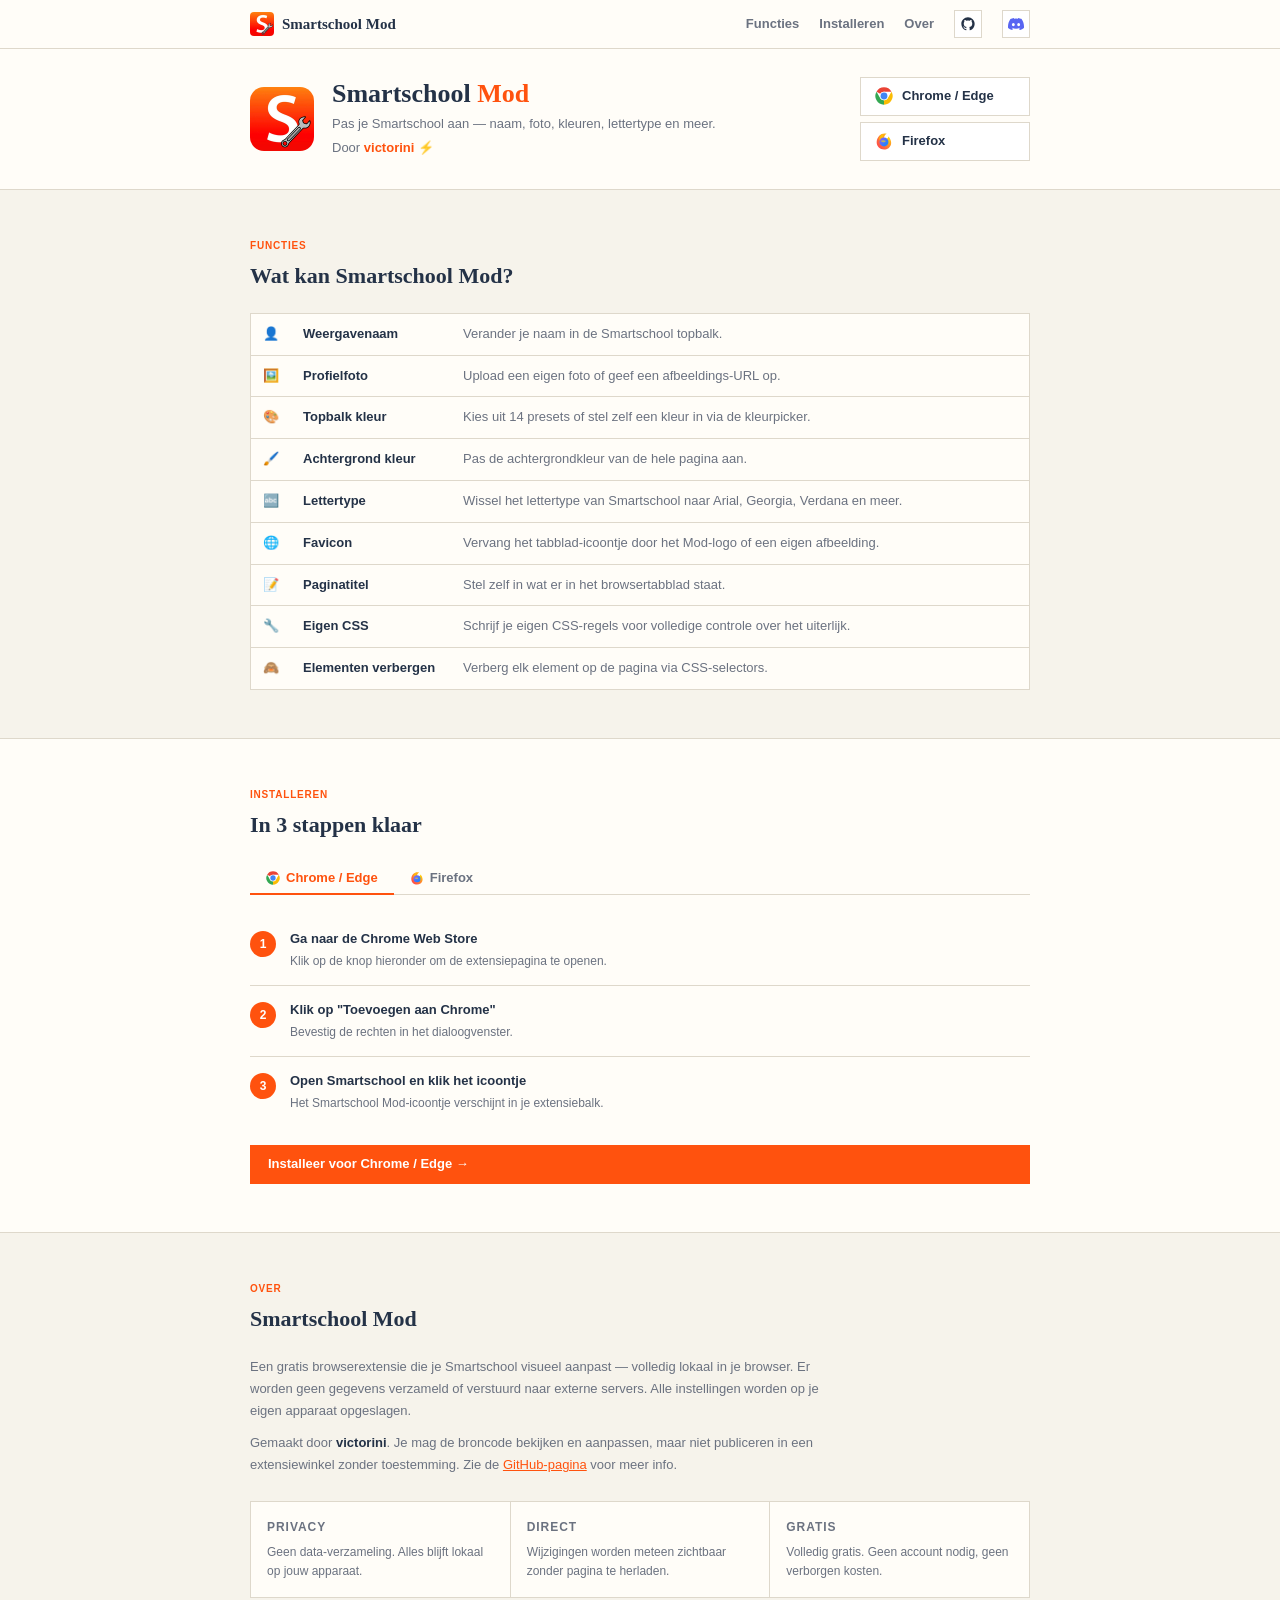
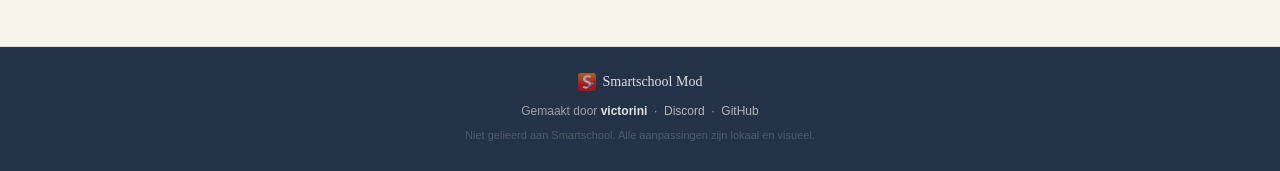
==== docs/index.html @ 2853027b "Replace Chrome and Firefox logos with new SVGs Updated SVG logos for Chrome and Firefox buttons and " ====
<!DOCTYPE html>
<html lang="nl">
<head>
  <meta charset="UTF-8" />
  <meta name="viewport" content="width=device-width, initial-scale=1" />
  <title>Smartschool Mod</title>
  <link rel="icon" href="icons/icon48.png" />
  <link rel="stylesheet" href="style.css" />
</head>
<body>

  <!-- NAV -->
  <nav>
    <div class="nav-inner">
      <div class="nav-logo">
        <img src="icons/icon48.png" alt="" width="24" height="24" />
        <strong>Smartschool Mod</strong>
      </div>
      <div class="nav-links">
        <a href="#functies">Functies</a>
        <a href="#installeren">Installeren</a>
        <a href="#over">Over</a>
        <a href="https://github.com/codevictorini/Smartschool-Mod" target="_blank" rel="noopener" class="nav-icon" title="GitHub">
          <svg width="16" height="16" viewBox="0 0 24 24" fill="currentColor"><path d="M12 2C6.477 2 2 6.477 2 12c0 4.418 2.865 8.166 6.839 9.489.5.092.682-.217.682-.482 0-.237-.009-.868-.013-1.703-2.782.604-3.369-1.341-3.369-1.341-.454-1.155-1.11-1.463-1.11-1.463-.908-.62.069-.608.069-.608 1.003.07 1.531 1.03 1.531 1.03.892 1.529 2.341 1.087 2.91.831.092-.646.35-1.086.636-1.336-2.22-.253-4.555-1.11-4.555-4.943 0-1.091.39-1.984 1.029-2.683-.103-.253-.446-1.27.098-2.647 0 0 .84-.269 2.75 1.025A9.578 9.578 0 0 1 12 6.836a9.59 9.59 0 0 1 2.504.337c1.909-1.294 2.747-1.025 2.747-1.025.546 1.377.202 2.394.1 2.647.64.699 1.028 1.592 1.028 2.683 0 3.842-2.339 4.687-4.566 4.935.359.309.678.919.678 1.852 0 1.336-.012 2.415-.012 2.743 0 .267.18.578.688.48C19.138 20.163 22 16.418 22 12c0-5.523-4.477-10-10-10z"/></svg>
        </a>
        <a href="https://discord.gg/FWTsX9wSXx" target="_blank" rel="noopener" class="nav-icon nav-discord" title="Discord">
          <svg width="16" height="16" viewBox="0 0 24 24" fill="currentColor"><path d="M20.317 4.37a19.791 19.791 0 0 0-4.885-1.515.074.074 0 0 0-.079.037c-.21.375-.444.864-.608 1.25a18.27 18.27 0 0 0-5.487 0 12.64 12.64 0 0 0-.617-1.25.077.077 0 0 0-.079-.037A19.736 19.736 0 0 0 3.677 4.37a.07.07 0 0 0-.032.027C.533 9.046-.32 13.58.099 18.057a.082.082 0 0 0 .031.057 19.9 19.9 0 0 0 5.993 3.03.078.078 0 0 0 .084-.028c.462-.63.874-1.295 1.226-1.994a.076.076 0 0 0-.041-.106 13.107 13.107 0 0 1-1.872-.892.077.077 0 0 1-.008-.128 10.2 10.2 0 0 0 .372-.292.074.074 0 0 1 .077-.01c3.928 1.793 8.18 1.793 12.062 0a.074.074 0 0 1 .078.01c.12.098.246.198.373.292a.077.077 0 0 1-.006.127 12.299 12.299 0 0 1-1.873.892.077.077 0 0 0-.041.107c.36.698.772 1.362 1.225 1.993a.076.076 0 0 0 .084.028 19.839 19.839 0 0 0 6.002-3.03.077.077 0 0 0 .032-.054c.5-5.177-.838-9.674-3.549-13.66a.061.061 0 0 0-.031-.03zM8.02 15.33c-1.183 0-2.157-1.085-2.157-2.419 0-1.333.956-2.419 2.157-2.419 1.21 0 2.176 1.096 2.157 2.42 0 1.333-.956 2.418-2.157 2.418zm7.975 0c-1.183 0-2.157-1.085-2.157-2.419 0-1.333.955-2.419 2.157-2.419 1.21 0 2.176 1.096 2.157 2.42 0 1.333-.946 2.418-2.157 2.418z"/></svg>
        </a>
      </div>
    </div>
  </nav>

  <!-- INTRO -->
  <div class="intro-bar">
    <div class="container">
      <div class="intro-left">
        <img src="icons/icon128.png" alt="Smartschool Mod" width="64" height="64" />
        <div>
          <h1>Smartschool <span>Mod</span></h1>
          <p>Pas je Smartschool aan — naam, foto, kleuren, lettertype en meer.</p>
          <p class="by">Door <strong>victorini</strong> ⚡</p>
        </div>
      </div>
      <div class="intro-btns">
        <!-- Chrome Button -->
        <a class="dl-btn" href="https://chromewebstore.google.com/detail/smartschool-mod/ljckdkmlkanjmldpecjahangpfnpaldh?hl=nl&utm_source=ext_sidebar" target="_blank" rel="noopener">
          <svg width="18" height="18" viewBox="0 0 100 100" xmlns="http://www.w3.org/2000/svg">
            <circle cx="50" cy="50" r="48" fill="#fff"/>
            <path d="M50 2a48 48 0 0 1 41.57 24H50a24 24 0 0 0-20.78 12L8.43 26A48 48 0 0 1 50 2z" fill="#EA4335"/>
            <path d="M91.57 26A48 48 0 0 1 50 98V74a24 24 0 0 0 20.78-12z" fill="#FBBC05"/>
            <path d="M8.43 26A48 48 0 0 0 50 98V74a24 24 0 0 1-20.78-12z" fill="#34A853"/>
            <circle cx="50" cy="50" r="24" fill="#fff"/>
            <circle cx="50" cy="50" r="19" fill="#4285F4"/>
          </svg>
          <span>Chrome / Edge</span>
        </a>
        <!-- Firefox Button -->
        <a class="dl-btn" href="https://addons.mozilla.org/nl/firefox/addon/smartschool-mod/" target="_blank" rel="noopener">
          <svg width="18" height="18" viewBox="0 0 100 100" xmlns="http://www.w3.org/2000/svg">
            <defs>
              <linearGradient id="ffPurple" x1="0%" y1="0%" x2="100%" y2="100%">
                <stop offset="0%" stop-color="#9059FF"/>
                <stop offset="100%" stop-color="#0090FF"/>
              </linearGradient>
              <linearGradient id="ffOrange" x1="0%" y1="100%" x2="100%" y2="0%">
                <stop offset="0%" stop-color="#FF3750"/>
                <stop offset="40%" stop-color="#FF7139"/>
                <stop offset="100%" stop-color="#FFE100"/>
              </linearGradient>
              <linearGradient id="ffYellow" x1="0%" y1="100%" x2="100%" y2="0%">
                <stop offset="0%" stop-color="#FF980E"/>
                <stop offset="100%" stop-color="#FFE100"/>
              </linearGradient>
            </defs>
            <!-- Outer Fire Flames -->
            <path d="M 75,25 C 95,50 95,75 75,90 C 60,100 35,100 20,85 C 5,70 5,40 25,20 C 35,10 50,5 65,10 C 55,15 50,25 50,35 C 50,45 60,55 70,55 C 75,50 75,40 75,25 Z" fill="url(#ffOrange)"/>
            <path d="M 75,25 C 85,40 85,60 70,70 C 55,80 35,75 30,65 C 40,70 50,65 55,55 C 45,60 30,55 25,45 C 20,35 30,15 45,10 C 40,20 45,30 55,35 C 65,40 75,35 75,25 Z" fill="url(#ffYellow)"/>
            <!-- Inner Purple Globe -->
            <circle cx="50" cy="55" r="25" fill="url(#ffPurple)"/>
            <!-- Fox snout highlight -->
            <path d="M 30,50 C 40,45 50,45 60,50 C 55,60 45,60 30,50 Z" fill="#FFE100" opacity="0.6"/>
          </svg>
          <span>Firefox</span>
        </a>
      </div>
    </div>
  </div>

  <!-- SCREENSHOT -->
  <div class="screenshot-wrap">
    <div class="container">
      <img src="../smod-screenshot.png" alt="Smartschool Mod in gebruik" class="screenshot" onerror="this.style.display='none'" />
    </div>
  </div>

  <!-- FUNCTIES -->
  <section id="functies">
    <div class="container">
      <p class="eyebrow">Functies</p>
      <h2>Wat kan Smartschool Mod?</h2>
      <table class="feature-table">
        <tbody>
          <tr>
            <td class="feat-icon">👤</td>
            <td><strong>Weergavenaam</strong></td>
            <td>Verander je naam in de Smartschool topbalk.</td>
          </tr>
          <tr>
            <td class="feat-icon">🖼️</td>
            <td><strong>Profielfoto</strong></td>
            <td>Upload een eigen foto of geef een afbeeldings-URL op.</td>
          </tr>
          <tr>
            <td class="feat-icon">🎨</td>
            <td><strong>Topbalk kleur</strong></td>
            <td>Kies uit 14 presets of stel zelf een kleur in via de kleurpicker.</td>
          </tr>
          <tr>
            <td class="feat-icon">🖌️</td>
            <td><strong>Achtergrond kleur</strong></td>
            <td>Pas de achtergrondkleur van de hele pagina aan.</td>
          </tr>
          <tr>
            <td class="feat-icon">🔤</td>
            <td><strong>Lettertype</strong></td>
            <td>Wissel het lettertype van Smartschool naar Arial, Georgia, Verdana en meer.</td>
          </tr>
          <tr>
            <td class="feat-icon">🌐</td>
            <td><strong>Favicon</strong></td>
            <td>Vervang het tabblad-icoontje door het Mod-logo of een eigen afbeelding.</td>
          </tr>
          <tr>
            <td class="feat-icon">📝</td>
            <td><strong>Paginatitel</strong></td>
            <td>Stel zelf in wat er in het browsertabblad staat.</td>
          </tr>
          <tr>
            <td class="feat-icon">🔧</td>
            <td><strong>Eigen CSS</strong></td>
            <td>Schrijf je eigen CSS-regels voor volledige controle over het uiterlijk.</td>
          </tr>
          <tr>
            <td class="feat-icon">🙈</td>
            <td><strong>Elementen verbergen</strong></td>
            <td>Verberg elk element op de pagina via CSS-selectors.</td>
          </tr>
        </tbody>
      </table>
    </div>
  </section>

  <!-- INSTALLEREN -->
  <section id="installeren" class="alt">
    <div class="container">
      <p class="eyebrow">Installeren</p>
      <h2>In 3 stappen klaar</h2>

      <div class="browser-tabs">
        <!-- Chrome Tab -->
        <button class="btab active" data-b="chrome">
          <svg width="14" height="14" viewBox="0 0 100 100" xmlns="http://www.w3.org/2000/svg">
            <circle cx="50" cy="50" r="48" fill="#fff"/>
            <path d="M50 2a48 48 0 0 1 41.57 24H50a24 24 0 0 0-20.78 12L8.43 26A48 48 0 0 1 50 2z" fill="#EA4335"/>
            <path d="M91.57 26A48 48 0 0 1 50 98V74a24 24 0 0 0 20.78-12z" fill="#FBBC05"/>
            <path d="M8.43 26A48 48 0 0 0 50 98V74a24 24 0 0 1-20.78-12z" fill="#34A853"/>
            <circle cx="50" cy="50" r="24" fill="#fff"/>
            <circle cx="50" cy="50" r="19" fill="#4285F4"/>
          </svg>
          Chrome / Edge
        </button>
        <!-- Firefox Tab -->
        <button class="btab" data-b="firefox">
          <svg width="14" height="14" viewBox="0 0 100 100" xmlns="http://www.w3.org/2000/svg">
            <defs>
              <linearGradient id="ffPurpleTab" x1="0%" y1="0%" x2="100%" y2="100%">
                <stop offset="0%" stop-color="#9059FF"/>
                <stop offset="100%" stop-color="#0090FF"/>
              </linearGradient>
              <linearGradient id="ffOrangeTab" x1="0%" y1="100%" x2="100%" y2="0%">
                <stop offset="0%" stop-color="#FF3750"/>
                <stop offset="40%" stop-color="#FF7139"/>
                <stop offset="100%" stop-color="#FFE100"/>
              </linearGradient>
              <linearGradient id="ffYellowTab" x1="0%" y1="100%" x2="100%" y2="0%">
                <stop offset="0%" stop-color="#FF980E"/>
                <stop offset="100%" stop-color="#FFE100"/>
              </linearGradient>
            </defs>
            <path d="M 75,25 C 95,50 95,75 75,90 C 60,100 35,100 20,85 C 5,70 5,40 25,20 C 35,10 50,5 65,10 C 55,15 50,25 50,35 C 50,45 60,55 70,55 C 75,50 75,40 75,25 Z" fill="url(#ffOrangeTab)"/>
            <path d="M 75,25 C 85,40 85,60 70,70 C 55,80 35,75 30,65 C 40,70 50,65 55,55 C 45,60 30,55 25,45 C 20,35 30,15 45,10 C 40,20 45,30 55,35 C 65,40 75,35 75,25 Z" fill="url(#ffYellowTab)"/>
            <circle cx="50" cy="55" r="25" fill="url(#ffPurpleTab)"/>
            <path d="M 30,50 C 40,45 50,45 60,50 C 55,60 45,60 30,50 Z" fill="#FFE100" opacity="0.6"/>
          </svg>
          Firefox
        </button>
      </div>

      <div class="steps active" id="b-chrome">
        <div class="step"><span class="step-n">1</span><div><strong>Ga naar de Chrome Web Store</strong><p>Klik op de knop hieronder om de extensiepagina te openen.</p></div></div>
        <div class="step"><span class="step-n">2</span><div><strong>Klik op "Toevoegen aan Chrome"</strong><p>Bevestig de rechten in het dialoogvenster.</p></div></div>
        <div class="step"><span class="step-n">3</span><div><strong>Open Smartschool en klik het icoontje</strong><p>Het Smartschool Mod-icoontje verschijnt in je extensiebalk.</p></div></div>
        <a class="install-btn" href="https://chromewebstore.google.com/detail/smartschool-mod/ljckdkmlkanjmldpecjahangpfnpaldh?hl=nl&utm_source=ext_sidebar" target="_blank" rel="noopener">Installeer voor Chrome / Edge →</a>
      </div>

      <div class="steps" id="b-firefox">
        <div class="step"><span class="step-n">1</span><div><strong>Ga naar Firefox Add-ons</strong><p>Klik op de knop hieronder om de extensiepagina te openen.</p></div></div>
        <div class="step"><span class="step-n">2</span><div><strong>Klik op "Toevoegen aan Firefox"</strong><p>Bevestig de rechten in het dialoogvenster.</p></div></div>
        <div class="step"><span class="step-n">3</span><div><strong>Open Smartschool en klik het icoontje</strong><p>Het icoontje verschijnt in je werkbalk. Klaar!</p></div></div>
        <a class="install-btn" href="https://addons.mozilla.org/nl/firefox/addon/smartschool-mod/" target="_blank" rel="noopener">Installeer voor Firefox →</a>
      </div>
    </div>
  </section>

  <!-- OVER -->
  <section id="over">
    <div class="container">
      <p class="eyebrow">Over</p>
      <h2>Smartschool Mod</h2>
      <p class="about-p">Een gratis browserextensie die je Smartschool visueel aanpast — volledig lokaal in je browser. Er worden geen gegevens verzameld of verstuurd naar externe servers. Alle instellingen worden op je eigen apparaat opgeslagen.</p>
      <p class="about-p">Gemaakt door <strong>victorini</strong>. Je mag de broncode bekijken en aanpassen, maar niet publiceren in een extensiewinkel zonder toestemming. Zie de <a href="https://github.com/codevictorini/Smartschool-Mod" target="_blank" rel="noopener">GitHub-pagina</a> voor meer info.</p>

      <div class="about-grid">
        <div class="about-card">
          <p class="eyebrow">Privacy</p>
          <p>Geen data-verzameling. Alles blijft lokaal op jouw apparaat.</p>
        </div>
        <div class="about-card">
          <p class="eyebrow">Direct</p>
          <p>Wijzigingen worden meteen zichtbaar zonder pagina te herladen.</p>
        </div>
        <div class="about-card">
          <p class="eyebrow">Gratis</p>
          <p>Volledig gratis. Geen account nodig, geen verborgen kosten.</p>
        </div>
      </div>
    </div>
  </section>

  <!-- FOOTER -->
  <footer>
    <div class="container">
      <div class="footer-logo">
        <img src="icons/icon48.png" alt="" width="18" height="18" />
        <span>Smartschool Mod</span>
      </div>
      <p>Gemaakt door <strong>victorini</strong> &nbsp;·&nbsp; <a href="https://discord.gg/FWTsX9wSXx" target="_blank" rel="noopener">Discord</a> &nbsp;·&nbsp; <a href="https://github.com/codevictorini/Smartschool-Mod" target="_blank" rel="noopener">GitHub</a></p>
      <p class="footer-note">Niet gelieerd aan Smartschool. Alle aanpassingen zijn lokaal en visueel.</p>
    </div>
  </footer>

  <script>
    document.querySelectorAll('.btab').forEach(btn => {
      btn.addEventListener('click', () => {
        document.querySelectorAll('.btab').forEach(b => b.classList.remove('active'));
        document.querySelectorAll('.steps').forEach(s => s.classList.remove('active'));
        btn.classList.add('active');
        document.getElementById('b-' + btn.dataset.b).classList.add('active');
      });
    });
  </script>

</body>
</html>
---- docs/style.css ----
/* Smartschool Mod – website, zelfde stijl als popup */
*, *::before, *::after { box-sizing: border-box; margin: 0; padding: 0; }

:root {
  --accent:      #ff520e;
  --accent-dark: #d94000;
  --ink:         #243247;
  --muted:       #6b7280;
  --line:        #ded8cb;
  --paper:       #f6f3eb;
  --card:        #fffdf8;
}

html { scroll-behavior: smooth; }

body {
  background: var(--paper);
  color: var(--ink);
  font-family: "Segoe UI", Arial, sans-serif;
  font-size: 14px;
  line-height: 1.6;
}

.container {
  max-width: 820px;
  margin: 0 auto;
  padding: 0 20px;
}

/* ── NAV ── */
nav {
  background: var(--card);
  border-bottom: 1px solid var(--line);
  position: sticky;
  top: 0;
  z-index: 10;
}
.nav-inner {
  max-width: 820px;
  margin: 0 auto;
  padding: 0 20px;
  height: 48px;
  display: flex;
  align-items: center;
  justify-content: space-between;
}
.nav-logo {
  display: flex;
  align-items: center;
  gap: 8px;
}
.nav-logo img { border-radius: 4px; }
.nav-logo strong {
  font-family: Georgia, serif;
  font-size: 15px;
  color: var(--ink);
}
.nav-links {
  display: flex;
  align-items: center;
  gap: 20px;
}
.nav-links a {
  font-size: 13px;
  font-weight: 600;
  color: var(--muted);
  text-decoration: none;
}
.nav-links a:hover { color: var(--accent); }
.nav-icon {
  display: flex;
  align-items: center;
  justify-content: center;
  width: 28px;
  height: 28px;
  border: 1px solid var(--line);
  background: #fff;
  color: var(--ink) !important;
}
.nav-icon:hover { border-color: var(--ink) !important; background: #f5f5f5 !important; }
.nav-discord { color: #5865f2 !important; }
.nav-discord:hover { border-color: #5865f2 !important; background: #f0f1fc !important; }

/* ── INTRO ── */
.intro-bar {
  background: var(--card);
  border-bottom: 1px solid var(--line);
  padding: 28px 0;
}
.intro-bar .container {
  display: flex;
  align-items: center;
  justify-content: space-between;
  gap: 24px;
  flex-wrap: wrap;
}
.intro-left {
  display: flex;
  align-items: center;
  gap: 18px;
}
.intro-left img { border-radius: 14px; flex-shrink: 0; }
.intro-left h1 {
  font-family: Georgia, serif;
  font-size: 26px;
  color: var(--ink);
  line-height: 1.2;
  margin-bottom: 4px;
}
.intro-left h1 span { color: var(--accent); }
.intro-left p { font-size: 13px; color: var(--muted); }
.by { margin-top: 4px; font-size: 12px; color: var(--muted); }
.by strong { color: var(--accent); }

.intro-btns {
  display: flex;
  flex-direction: column;
  gap: 6px;
}
.dl-btn {
  display: flex;
  align-items: center;
  gap: 9px;
  padding: 8px 14px;
  border: 1px solid var(--line);
  background: #fff;
  color: var(--ink);
  text-decoration: none;
  font-size: 13px;
  font-weight: 600;
  min-width: 170px;
  transition: border-color .1s;
}
.dl-btn:hover { border-color: var(--accent); }

/* ── SCREENSHOT ── */
.screenshot-wrap {
  background: var(--ink);
  line-height: 0;
}
.screenshot {
  display: block;
  width: 100%;
  max-width: 820px;
  margin: 0 auto;
}

/* ── SECTION BASE ── */
section {
  padding: 48px 0;
  border-bottom: 1px solid var(--line);
}
section.alt { background: var(--card); }

.eyebrow {
  font-size: 10px;
  font-weight: 700;
  letter-spacing: .08em;
  text-transform: uppercase;
  color: var(--accent);
  margin-bottom: 4px;
}
h2 {
  font-family: Georgia, serif;
  font-size: 22px;
  color: var(--ink);
  margin-bottom: 20px;
}

/* ── FUNCTIES TABEL ── */
.feature-table {
  width: 100%;
  border-collapse: collapse;
  border: 1px solid var(--line);
}
.feature-table tr {
  border-bottom: 1px solid var(--line);
}
.feature-table tr:last-child { border-bottom: none; }
.feature-table tr:hover { background: #fff8f5; }
.feature-table td {
  padding: 10px 12px;
  font-size: 13px;
  vertical-align: middle;
  background: var(--card);
}
.feature-table tr:hover td { background: #fff8f5; }
.feat-icon { width: 36px; text-align: center; font-size: 18px; }
.feature-table td:nth-child(2) { width: 160px; white-space: nowrap; }
.feature-table td:nth-child(3) { color: var(--muted); }

/* ── BROWSER TABS ── */
.browser-tabs {
  display: flex;
  border-bottom: 1px solid var(--line);
  margin-bottom: 20px;
}
.btab {
  display: flex;
  align-items: center;
  gap: 6px;
  padding: 8px 16px;
  background: none;
  border: none;
  border-bottom: 2px solid transparent;
  margin-bottom: -1px;
  font-family: "Segoe UI", Arial, sans-serif;
  font-size: 13px;
  font-weight: 600;
  color: var(--muted);
  cursor: pointer;
}
.btab:hover  { color: var(--accent); }
.btab.active { color: var(--accent); border-bottom-color: var(--accent); }

/* ── STAPPEN ── */
.steps { display: none; flex-direction: column; }
.steps.active { display: flex; }
.step {
  display: flex;
  gap: 14px;
  padding: 14px 0;
  border-bottom: 1px solid var(--line);
}
.step:last-of-type { border-bottom: none; }
.step-n {
  width: 26px;
  height: 26px;
  border-radius: 50%;
  background: var(--accent);
  color: #fff;
  font-weight: 700;
  font-size: 12px;
  display: flex;
  align-items: center;
  justify-content: center;
  flex-shrink: 0;
  margin-top: 2px;
}
.step strong { display: block; font-size: 13px; margin-bottom: 2px; }
.step p { font-size: 12px; color: var(--muted); }

.install-btn {
  display: inline-block;
  margin-top: 18px;
  padding: 9px 18px;
  background: var(--accent);
  color: #fff;
  font-family: "Segoe UI", Arial, sans-serif;
  font-size: 13px;
  font-weight: 700;
  text-decoration: none;
  transition: background .1s;
  border: none;
}
.install-btn:hover { background: var(--accent-dark); }

/* ── OVER ── */
.about-p {
  font-size: 13px;
  color: var(--muted);
  max-width: 600px;
  margin-bottom: 10px;
  line-height: 1.7;
}
.about-p strong { color: var(--ink); }
.about-p a { color: var(--accent); }

.about-grid {
  display: grid;
  grid-template-columns: repeat(3, 1fr);
  gap: 1px;
  background: var(--line);
  border: 1px solid var(--line);
  margin-top: 24px;
}
.about-card {
  background: var(--card);
  padding: 16px;
}
.about-card .eyebrow { margin-bottom: 6px; }
.about-card p { font-size: 12px; color: var(--muted); }

/* ── FOOTER ── */
footer {
  padding: 24px 0;
  background: var(--ink);
  color: rgba(255,255,255,.55);
  text-align: center;
}
.footer-logo {
  display: flex;
  align-items: center;
  justify-content: center;
  gap: 7px;
  margin-bottom: 8px;
}
.footer-logo img { border-radius: 3px; opacity: .6; }
.footer-logo span {
  font-family: Georgia, serif;
  font-size: 14px;
  color: rgba(255,255,255,.85);
}
footer p { font-size: 12px; margin-bottom: 3px; }
footer strong { color: rgba(255,255,255,.85); }
footer a { color: rgba(255,255,255,.65); text-decoration: none; }
footer a:hover { color: #fff; }
.footer-note { font-size: 11px; opacity: .35; margin-top: 6px; }

/* ── RESPONSIVE ── */
@media (max-width: 600px) {
  .intro-bar .container { flex-direction: column; align-items: flex-start; }
  .intro-btns { flex-direction: row; flex-wrap: wrap; }
  .about-grid { grid-template-columns: 1fr; }
  .nav-links a:not(.nav-icon) { display: none; }
  .feature-table td:nth-child(3) { display: none; }
}
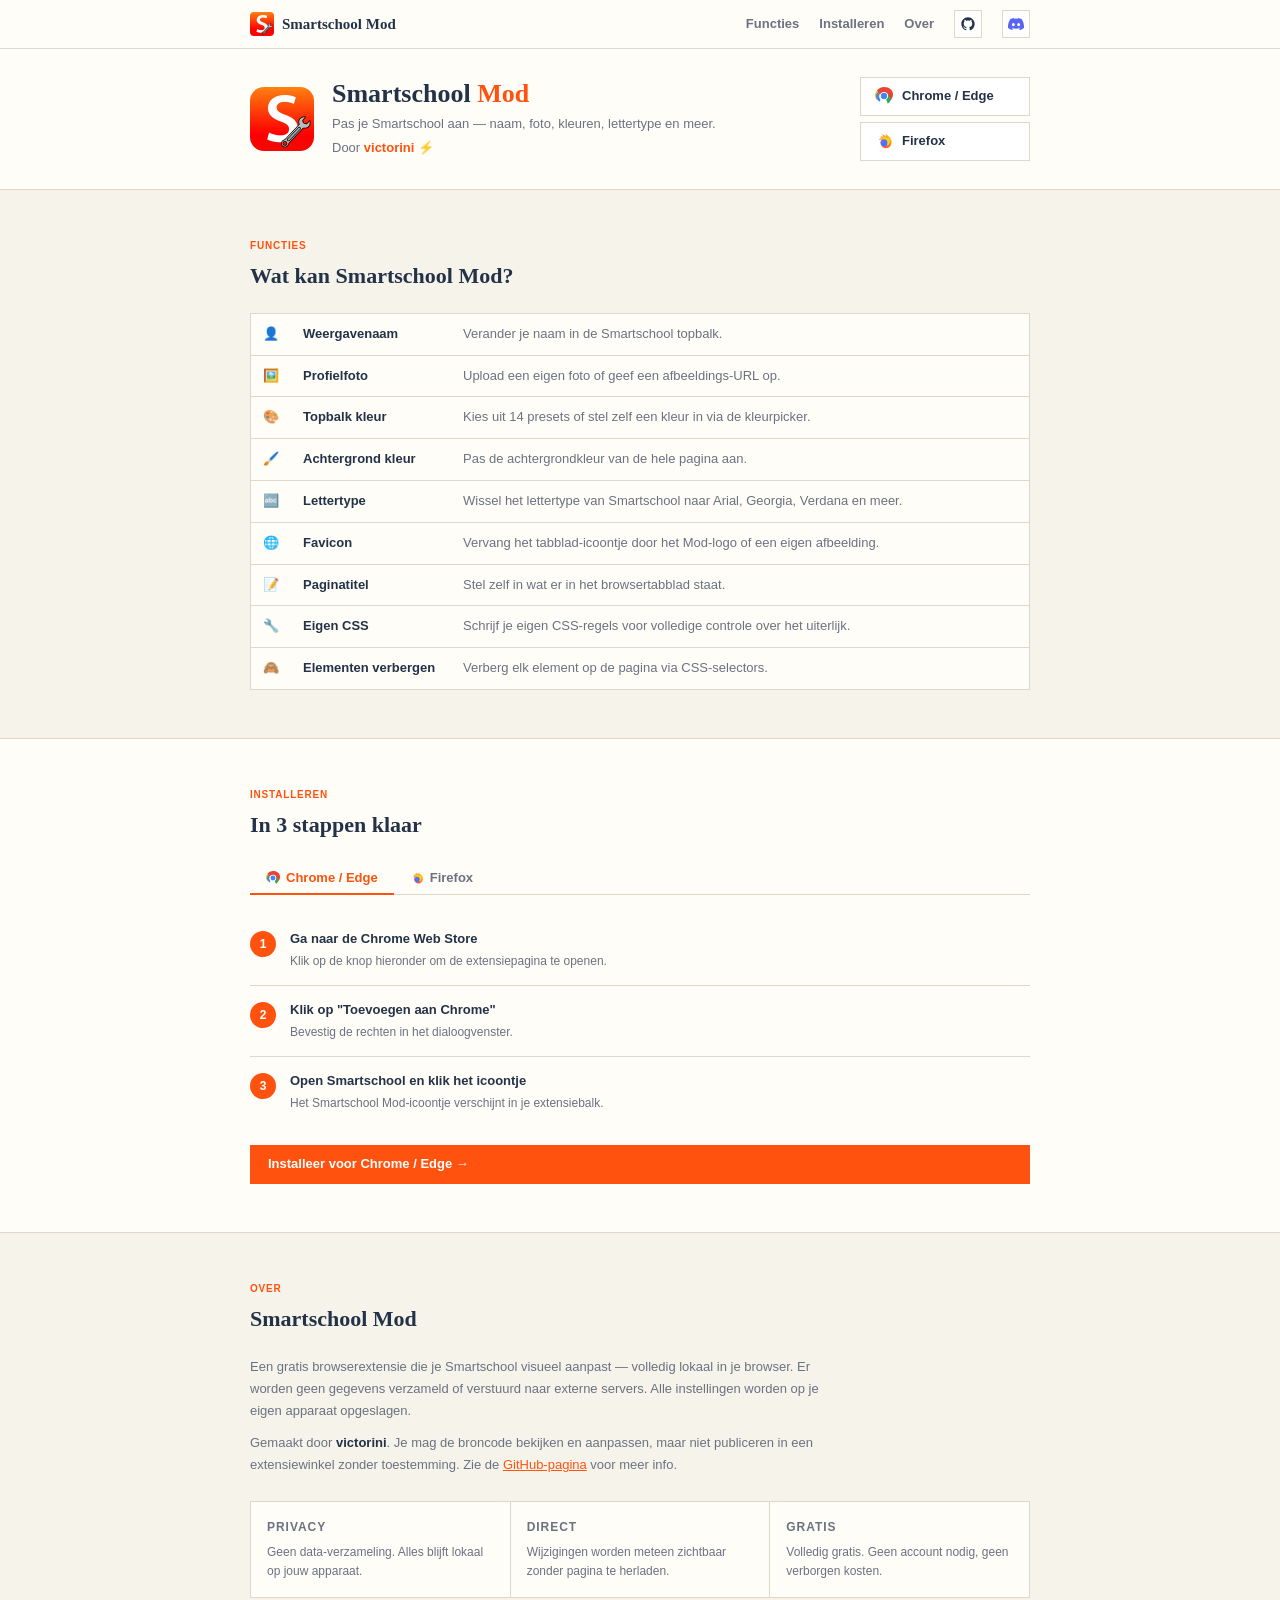
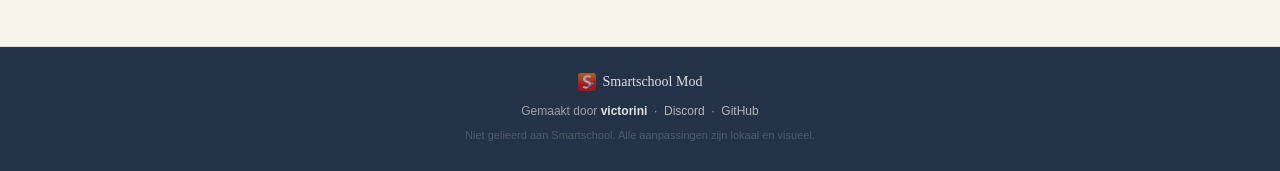
==== commit dbcac239: "Update index.html" ====
--- a/docs/index.html
+++ b/docs/index.html
@@ -44,41 +44,34 @@
       <div class="intro-btns">
         <!-- Chrome Button -->
         <a class="dl-btn" href="https://chromewebstore.google.com/detail/smartschool-mod/ljckdkmlkanjmldpecjahangpfnpaldh?hl=nl&utm_source=ext_sidebar" target="_blank" rel="noopener">
-          <svg width="18" height="18" viewBox="0 0 100 100" xmlns="http://www.w3.org/2000/svg">
-            <circle cx="50" cy="50" r="48" fill="#fff"/>
-            <path d="M50 2a48 48 0 0 1 41.57 24H50a24 24 0 0 0-20.78 12L8.43 26A48 48 0 0 1 50 2z" fill="#EA4335"/>
-            <path d="M91.57 26A48 48 0 0 1 50 98V74a24 24 0 0 0 20.78-12z" fill="#FBBC05"/>
-            <path d="M8.43 26A48 48 0 0 0 50 98V74a24 24 0 0 1-20.78-12z" fill="#34A853"/>
-            <circle cx="50" cy="50" r="24" fill="#fff"/>
-            <circle cx="50" cy="50" r="19" fill="#4285F4"/>
+          <svg width="18" height="18" viewBox="0 0 24 24" xmlns="http://www.w3.org/2000/svg">
+            <path d="M12 0C8.21 0 4.831 1.757 2.632 4.501l7.25 12.557h11.558C23.369 14.373 24 12.321 24 10.124c0-5.592-4.535-10.124-12-10.124z" fill="#EA4335"/>
+            <path d="M2.632 4.501C1.12 6.412 0 8.633 0 11.12c0 2.352.929 4.503 2.437 6.11l4.146-7.18L2.632 4.5z" fill="#FBBC05"/>
+            <path d="M21.795 17.058l-5.06-8.765H9.625l5.504 9.532c.448.777.782 1.42 1.002 1.957.635 1.552.75 2.681.75 2.681 1.814-1.114 3.276-2.786 4.145-4.766.232-.545.353-1.08.353-1.643 0-1.113-.262-2.163-.722-3.164z" fill="#34A853"/>
+            <path d="M7.25 17.058c-1.36-2.35-2.15-4.98-2.15-7.8 0-1.5.26-2.94.74-4.27C3.26 7.04 1.5 9.47 1.5 12.2c0 3.15 1.95 6.05 5.15 7.5L7.25 17.058z" fill="#4285F4"/>
+            <circle cx="12" cy="12" r="5.5" fill="#fff"/>
+            <circle cx="12" cy="12" r="4.2" fill="#4285F4"/>
           </svg>
           <span>Chrome / Edge</span>
         </a>
         <!-- Firefox Button -->
         <a class="dl-btn" href="https://addons.mozilla.org/nl/firefox/addon/smartschool-mod/" target="_blank" rel="noopener">
-          <svg width="18" height="18" viewBox="0 0 100 100" xmlns="http://www.w3.org/2000/svg">
+          <svg width="18" height="18" viewBox="0 0 64 64" xmlns="http://www.w3.org/2000/svg">
             <defs>
-              <linearGradient id="ffPurple" x1="0%" y1="0%" x2="100%" y2="100%">
+              <linearGradient id="firefox-body" x1="0%" y1="100%" x2="100%" y2="0%">
+                <stop offset="0%" stop-color="#FF3750"/>
+                <stop offset="50%" stop-color="#FF7139"/>
+                <stop offset="100%" stop-color="#FFE100"/>
+              </linearGradient>
+              <linearGradient id="firefox-globe" x1="0%" y1="0%" x2="100%" y2="100%">
                 <stop offset="0%" stop-color="#9059FF"/>
                 <stop offset="100%" stop-color="#0090FF"/>
               </linearGradient>
-              <linearGradient id="ffOrange" x1="0%" y1="100%" x2="100%" y2="0%">
-                <stop offset="0%" stop-color="#FF3750"/>
-                <stop offset="40%" stop-color="#FF7139"/>
-                <stop offset="100%" stop-color="#FFE100"/>
-              </linearGradient>
-              <linearGradient id="ffYellow" x1="0%" y1="100%" x2="100%" y2="0%">
-                <stop offset="0%" stop-color="#FF980E"/>
-                <stop offset="100%" stop-color="#FFE100"/>
-              </linearGradient>
             </defs>
-            <!-- Outer Fire Flames -->
-            <path d="M 75,25 C 95,50 95,75 75,90 C 60,100 35,100 20,85 C 5,70 5,40 25,20 C 35,10 50,5 65,10 C 55,15 50,25 50,35 C 50,45 60,55 70,55 C 75,50 75,40 75,25 Z" fill="url(#ffOrange)"/>
-            <path d="M 75,25 C 85,40 85,60 70,70 C 55,80 35,75 30,65 C 40,70 50,65 55,55 C 45,60 30,55 25,45 C 20,35 30,15 45,10 C 40,20 45,30 55,35 C 65,40 75,35 75,25 Z" fill="url(#ffYellow)"/>
-            <!-- Inner Purple Globe -->
-            <circle cx="50" cy="55" r="25" fill="url(#ffPurple)"/>
-            <!-- Fox snout highlight -->
-            <path d="M 30,50 C 40,45 50,45 60,50 C 55,60 45,60 30,50 Z" fill="#FFE100" opacity="0.6"/>
+            <path d="M48 16c-2-4-6-7-11-8 2 3 2 6 1 9-3-5-8-8-14-8 3 2 5 5 5 8-4-2-9-2-13 1 3 0 6 1 8 4-4 0-8 3-10 7 3-1 6-1 9 1-3 4-4 9-2 14 3 9 12 15 22 13 9-2 16-10 16-20 0-8-4-16-9-21z" fill="url(#firefox-body)"/>
+            <path d="M38 20c-2-3-5-5-9-5 2 2 3 4 3 7-3-3-7-5-11-4 2 1 4 3 5 6-3-1-7 0-9 3 2 0 4 1 6 3-3 1-5 4-6 7 2-1 5-1 7 0-2 3-2 6 0 9 2-3 5-5 9-5 5 0 9 3 12 7 5-3 8-9 8-15 0-5-2-10-5-13z" fill="#FFE100" opacity="0.85"/>
+            <circle cx="32" cy="38" r="12" fill="url(#firefox-globe)"/>
+            <path d="M20 36c4-3 8-4 12-3 4 1 7 3 8 6-3 2-8 3-13 1-3-1-6-3-7-4z" fill="#9059FF" opacity="0.4"/>
           </svg>
           <span>Firefox</span>
         </a>
@@ -159,38 +152,34 @@
       <div class="browser-tabs">
         <!-- Chrome Tab -->
         <button class="btab active" data-b="chrome">
-          <svg width="14" height="14" viewBox="0 0 100 100" xmlns="http://www.w3.org/2000/svg">
-            <circle cx="50" cy="50" r="48" fill="#fff"/>
-            <path d="M50 2a48 48 0 0 1 41.57 24H50a24 24 0 0 0-20.78 12L8.43 26A48 48 0 0 1 50 2z" fill="#EA4335"/>
-            <path d="M91.57 26A48 48 0 0 1 50 98V74a24 24 0 0 0 20.78-12z" fill="#FBBC05"/>
-            <path d="M8.43 26A48 48 0 0 0 50 98V74a24 24 0 0 1-20.78-12z" fill="#34A853"/>
-            <circle cx="50" cy="50" r="24" fill="#fff"/>
-            <circle cx="50" cy="50" r="19" fill="#4285F4"/>
+          <svg width="14" height="14" viewBox="0 0 24 24" xmlns="http://www.w3.org/2000/svg">
+            <path d="M12 0C8.21 0 4.831 1.757 2.632 4.501l7.25 12.557h11.558C23.369 14.373 24 12.321 24 10.124c0-5.592-4.535-10.124-12-10.124z" fill="#EA4335"/>
+            <path d="M2.632 4.501C1.12 6.412 0 8.633 0 11.12c0 2.352.929 4.503 2.437 6.11l4.146-7.18L2.632 4.5z" fill="#FBBC05"/>
+            <path d="M21.795 17.058l-5.06-8.765H9.625l5.504 9.532c.448.777.782 1.42 1.002 1.957.635 1.552.75 2.681.75 2.681 1.814-1.114 3.276-2.786 4.145-4.766.232-.545.353-1.08.353-1.643 0-1.113-.262-2.163-.722-3.164z" fill="#34A853"/>
+            <path d="M7.25 17.058c-1.36-2.35-2.15-4.98-2.15-7.8 0-1.5.26-2.94.74-4.27C3.26 7.04 1.5 9.47 1.5 12.2c0 3.15 1.95 6.05 5.15 7.5L7.25 17.058z" fill="#4285F4"/>
+            <circle cx="12" cy="12" r="5.5" fill="#fff"/>
+            <circle cx="12" cy="12" r="4.2" fill="#4285F4"/>
           </svg>
           Chrome / Edge
         </button>
         <!-- Firefox Tab -->
         <button class="btab" data-b="firefox">
-          <svg width="14" height="14" viewBox="0 0 100 100" xmlns="http://www.w3.org/2000/svg">
+          <svg width="14" height="14" viewBox="0 0 64 64" xmlns="http://www.w3.org/2000/svg">
             <defs>
-              <linearGradient id="ffPurpleTab" x1="0%" y1="0%" x2="100%" y2="100%">
+              <linearGradient id="ffBodyTab" x1="0%" y1="100%" x2="100%" y2="0%">
+                <stop offset="0%" stop-color="#FF3750"/>
+                <stop offset="50%" stop-color="#FF7139"/>
+                <stop offset="100%" stop-color="#FFE100"/>
+              </linearGradient>
+              <linearGradient id="ffGlobeTab" x1="0%" y1="0%" x2="100%" y2="100%">
                 <stop offset="0%" stop-color="#9059FF"/>
                 <stop offset="100%" stop-color="#0090FF"/>
               </linearGradient>
-              <linearGradient id="ffOrangeTab" x1="0%" y1="100%" x2="100%" y2="0%">
-                <stop offset="0%" stop-color="#FF3750"/>
-                <stop offset="40%" stop-color="#FF7139"/>
-                <stop offset="100%" stop-color="#FFE100"/>
-              </linearGradient>
-              <linearGradient id="ffYellowTab" x1="0%" y1="100%" x2="100%" y2="0%">
-                <stop offset="0%" stop-color="#FF980E"/>
-                <stop offset="100%" stop-color="#FFE100"/>
-              </linearGradient>
             </defs>
-            <path d="M 75,25 C 95,50 95,75 75,90 C 60,100 35,100 20,85 C 5,70 5,40 25,20 C 35,10 50,5 65,10 C 55,15 50,25 50,35 C 50,45 60,55 70,55 C 75,50 75,40 75,25 Z" fill="url(#ffOrangeTab)"/>
-            <path d="M 75,25 C 85,40 85,60 70,70 C 55,80 35,75 30,65 C 40,70 50,65 55,55 C 45,60 30,55 25,45 C 20,35 30,15 45,10 C 40,20 45,30 55,35 C 65,40 75,35 75,25 Z" fill="url(#ffYellowTab)"/>
-            <circle cx="50" cy="55" r="25" fill="url(#ffPurpleTab)"/>
-            <path d="M 30,50 C 40,45 50,45 60,50 C 55,60 45,60 30,50 Z" fill="#FFE100" opacity="0.6"/>
+            <path d="M48 16c-2-4-6-7-11-8 2 3 2 6 1 9-3-5-8-8-14-8 3 2 5 5 5 8-4-2-9-2-13 1 3 0 6 1 8 4-4 0-8 3-10 7 3-1 6-1 9 1-3 4-4 9-2 14 3 9 12 15 22 13 9-2 16-10 16-20 0-8-4-16-9-21z" fill="url(#ffBodyTab)"/>
+            <path d="M38 20c-2-3-5-5-9-5 2 2 3 4 3 7-3-3-7-5-11-4 2 1 4 3 5 6-3-1-7 0-9 3 2 0 4 1 6 3-3 1-5 4-6 7 2-1 5-1 7 0-2 3-2 6 0 9 2-3 5-5 9-5 5 0 9 3 12 7 5-3 8-9 8-15 0-5-2-10-5-13z" fill="#FFE100" opacity="0.85"/>
+            <circle cx="32" cy="38" r="12" fill="url(#ffGlobeTab)"/>
+            <path d="M20 36c4-3 8-4 12-3 4 1 7 3 8 6-3 2-8 3-13 1-3-1-6-3-7-4z" fill="#9059FF" opacity="0.4"/>
           </svg>
           Firefox
         </button>
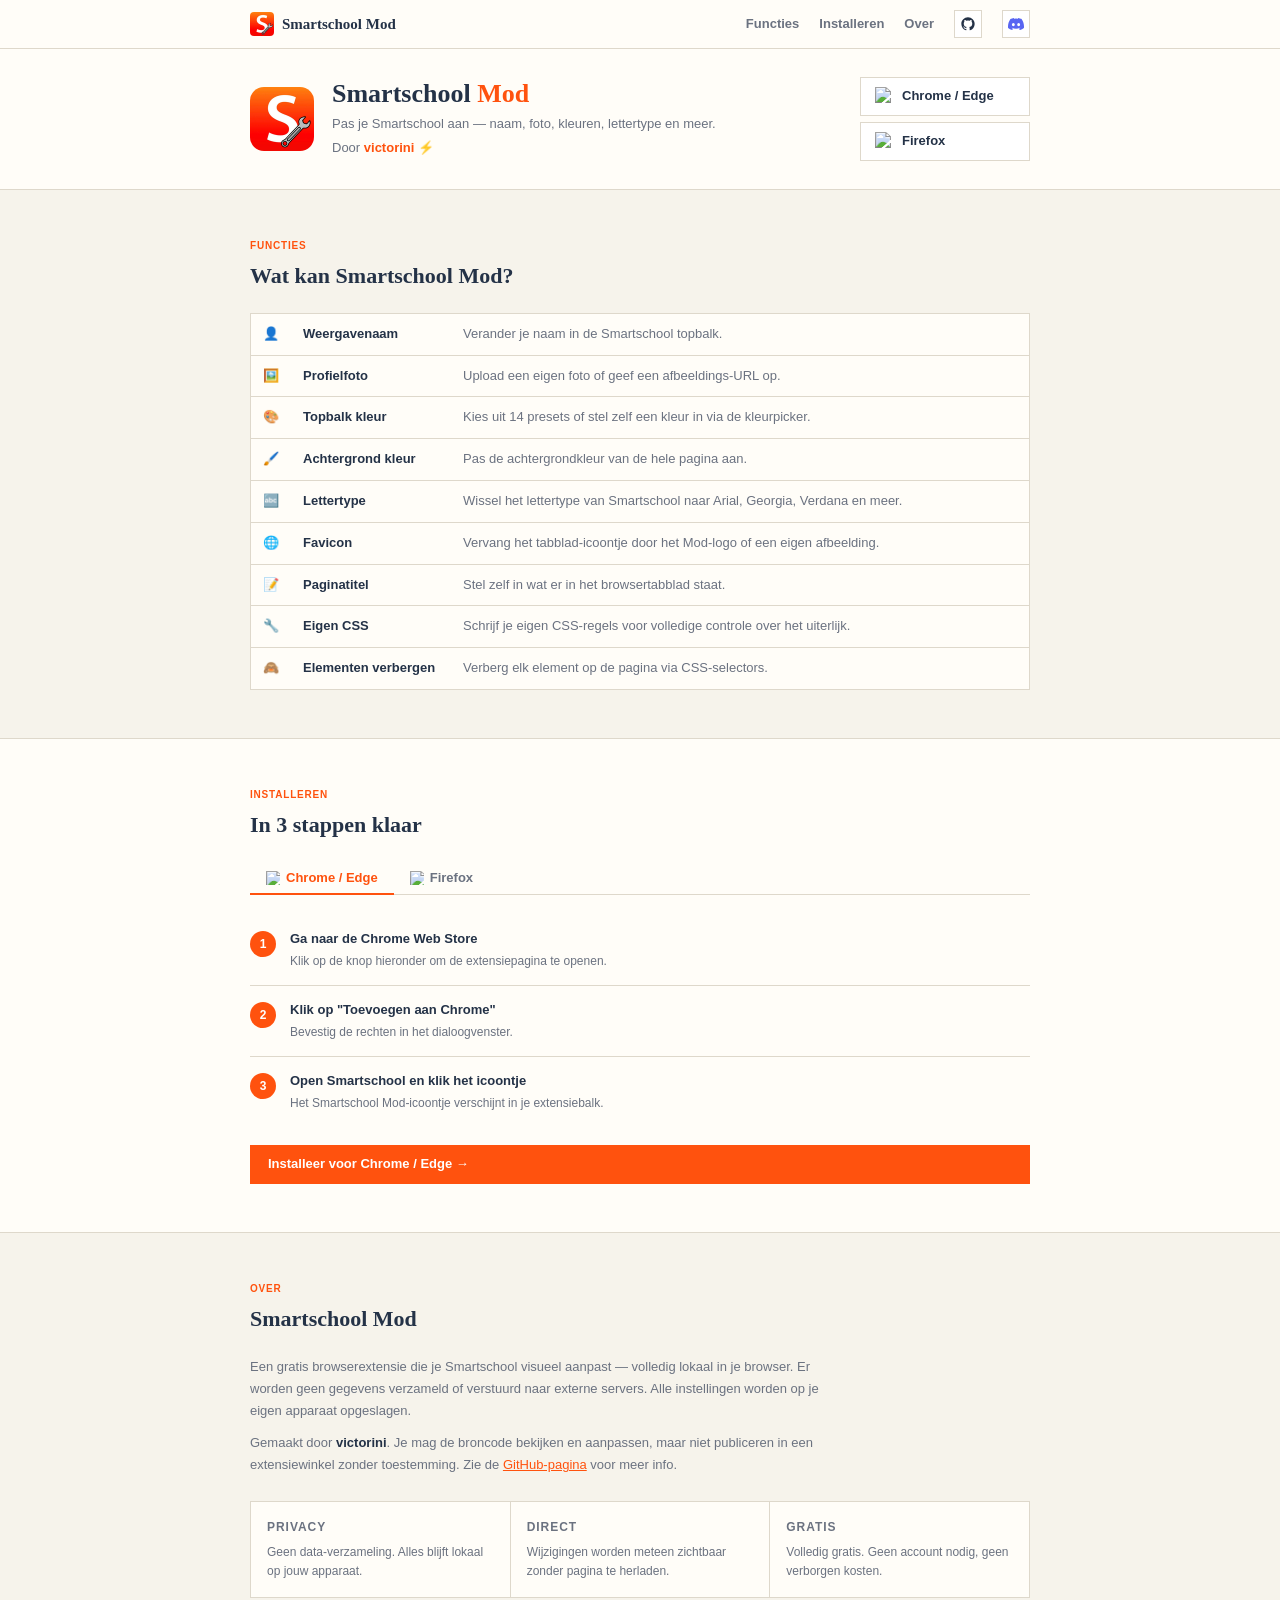
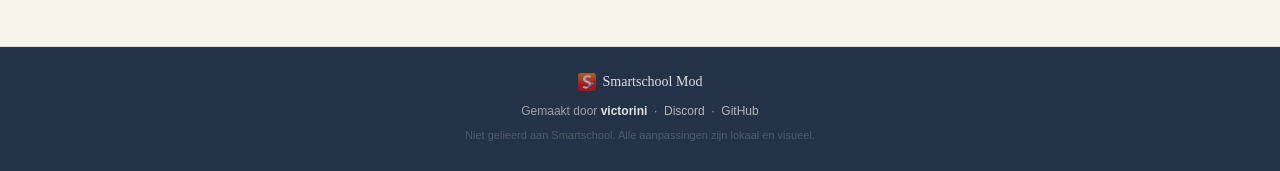
==== commit 70d401e6: "Replace SVG icons with image tags for browsers" ====
--- a/docs/index.html
+++ b/docs/index.html
@@ -44,35 +44,12 @@
       <div class="intro-btns">
         <!-- Chrome Button -->
         <a class="dl-btn" href="https://chromewebstore.google.com/detail/smartschool-mod/ljckdkmlkanjmldpecjahangpfnpaldh?hl=nl&utm_source=ext_sidebar" target="_blank" rel="noopener">
-          <svg width="18" height="18" viewBox="0 0 24 24" xmlns="http://www.w3.org/2000/svg">
-            <path d="M12 0C8.21 0 4.831 1.757 2.632 4.501l7.25 12.557h11.558C23.369 14.373 24 12.321 24 10.124c0-5.592-4.535-10.124-12-10.124z" fill="#EA4335"/>
-            <path d="M2.632 4.501C1.12 6.412 0 8.633 0 11.12c0 2.352.929 4.503 2.437 6.11l4.146-7.18L2.632 4.5z" fill="#FBBC05"/>
-            <path d="M21.795 17.058l-5.06-8.765H9.625l5.504 9.532c.448.777.782 1.42 1.002 1.957.635 1.552.75 2.681.75 2.681 1.814-1.114 3.276-2.786 4.145-4.766.232-.545.353-1.08.353-1.643 0-1.113-.262-2.163-.722-3.164z" fill="#34A853"/>
-            <path d="M7.25 17.058c-1.36-2.35-2.15-4.98-2.15-7.8 0-1.5.26-2.94.74-4.27C3.26 7.04 1.5 9.47 1.5 12.2c0 3.15 1.95 6.05 5.15 7.5L7.25 17.058z" fill="#4285F4"/>
-            <circle cx="12" cy="12" r="5.5" fill="#fff"/>
-            <circle cx="12" cy="12" r="4.2" fill="#4285F4"/>
-          </svg>
+          <img src="icons/chrome.svg" alt="Chrome icoon" width="18" height="18" />
           <span>Chrome / Edge</span>
         </a>
         <!-- Firefox Button -->
         <a class="dl-btn" href="https://addons.mozilla.org/nl/firefox/addon/smartschool-mod/" target="_blank" rel="noopener">
-          <svg width="18" height="18" viewBox="0 0 64 64" xmlns="http://www.w3.org/2000/svg">
-            <defs>
-              <linearGradient id="firefox-body" x1="0%" y1="100%" x2="100%" y2="0%">
-                <stop offset="0%" stop-color="#FF3750"/>
-                <stop offset="50%" stop-color="#FF7139"/>
-                <stop offset="100%" stop-color="#FFE100"/>
-              </linearGradient>
-              <linearGradient id="firefox-globe" x1="0%" y1="0%" x2="100%" y2="100%">
-                <stop offset="0%" stop-color="#9059FF"/>
-                <stop offset="100%" stop-color="#0090FF"/>
-              </linearGradient>
-            </defs>
-            <path d="M48 16c-2-4-6-7-11-8 2 3 2 6 1 9-3-5-8-8-14-8 3 2 5 5 5 8-4-2-9-2-13 1 3 0 6 1 8 4-4 0-8 3-10 7 3-1 6-1 9 1-3 4-4 9-2 14 3 9 12 15 22 13 9-2 16-10 16-20 0-8-4-16-9-21z" fill="url(#firefox-body)"/>
-            <path d="M38 20c-2-3-5-5-9-5 2 2 3 4 3 7-3-3-7-5-11-4 2 1 4 3 5 6-3-1-7 0-9 3 2 0 4 1 6 3-3 1-5 4-6 7 2-1 5-1 7 0-2 3-2 6 0 9 2-3 5-5 9-5 5 0 9 3 12 7 5-3 8-9 8-15 0-5-2-10-5-13z" fill="#FFE100" opacity="0.85"/>
-            <circle cx="32" cy="38" r="12" fill="url(#firefox-globe)"/>
-            <path d="M20 36c4-3 8-4 12-3 4 1 7 3 8 6-3 2-8 3-13 1-3-1-6-3-7-4z" fill="#9059FF" opacity="0.4"/>
-          </svg>
+          <img src="icons/firefox.svg" alt="Firefox icoon" width="18" height="18" />
           <span>Firefox</span>
         </a>
       </div>
@@ -152,35 +129,12 @@
       <div class="browser-tabs">
         <!-- Chrome Tab -->
         <button class="btab active" data-b="chrome">
-          <svg width="14" height="14" viewBox="0 0 24 24" xmlns="http://www.w3.org/2000/svg">
-            <path d="M12 0C8.21 0 4.831 1.757 2.632 4.501l7.25 12.557h11.558C23.369 14.373 24 12.321 24 10.124c0-5.592-4.535-10.124-12-10.124z" fill="#EA4335"/>
-            <path d="M2.632 4.501C1.12 6.412 0 8.633 0 11.12c0 2.352.929 4.503 2.437 6.11l4.146-7.18L2.632 4.5z" fill="#FBBC05"/>
-            <path d="M21.795 17.058l-5.06-8.765H9.625l5.504 9.532c.448.777.782 1.42 1.002 1.957.635 1.552.75 2.681.75 2.681 1.814-1.114 3.276-2.786 4.145-4.766.232-.545.353-1.08.353-1.643 0-1.113-.262-2.163-.722-3.164z" fill="#34A853"/>
-            <path d="M7.25 17.058c-1.36-2.35-2.15-4.98-2.15-7.8 0-1.5.26-2.94.74-4.27C3.26 7.04 1.5 9.47 1.5 12.2c0 3.15 1.95 6.05 5.15 7.5L7.25 17.058z" fill="#4285F4"/>
-            <circle cx="12" cy="12" r="5.5" fill="#fff"/>
-            <circle cx="12" cy="12" r="4.2" fill="#4285F4"/>
-          </svg>
+          <img src="icons/chrome.svg" alt="Chrome icoon" width="14" height="14" />
           Chrome / Edge
         </button>
         <!-- Firefox Tab -->
         <button class="btab" data-b="firefox">
-          <svg width="14" height="14" viewBox="0 0 64 64" xmlns="http://www.w3.org/2000/svg">
-            <defs>
-              <linearGradient id="ffBodyTab" x1="0%" y1="100%" x2="100%" y2="0%">
-                <stop offset="0%" stop-color="#FF3750"/>
-                <stop offset="50%" stop-color="#FF7139"/>
-                <stop offset="100%" stop-color="#FFE100"/>
-              </linearGradient>
-              <linearGradient id="ffGlobeTab" x1="0%" y1="0%" x2="100%" y2="100%">
-                <stop offset="0%" stop-color="#9059FF"/>
-                <stop offset="100%" stop-color="#0090FF"/>
-              </linearGradient>
-            </defs>
-            <path d="M48 16c-2-4-6-7-11-8 2 3 2 6 1 9-3-5-8-8-14-8 3 2 5 5 5 8-4-2-9-2-13 1 3 0 6 1 8 4-4 0-8 3-10 7 3-1 6-1 9 1-3 4-4 9-2 14 3 9 12 15 22 13 9-2 16-10 16-20 0-8-4-16-9-21z" fill="url(#ffBodyTab)"/>
-            <path d="M38 20c-2-3-5-5-9-5 2 2 3 4 3 7-3-3-7-5-11-4 2 1 4 3 5 6-3-1-7 0-9 3 2 0 4 1 6 3-3 1-5 4-6 7 2-1 5-1 7 0-2 3-2 6 0 9 2-3 5-5 9-5 5 0 9 3 12 7 5-3 8-9 8-15 0-5-2-10-5-13z" fill="#FFE100" opacity="0.85"/>
-            <circle cx="32" cy="38" r="12" fill="url(#ffGlobeTab)"/>
-            <path d="M20 36c4-3 8-4 12-3 4 1 7 3 8 6-3 2-8 3-13 1-3-1-6-3-7-4z" fill="#9059FF" opacity="0.4"/>
-          </svg>
+          <img src="icons/firefox.svg" alt="Firefox icoon" width="14" height="14" />
           Firefox
         </button>
       </div>
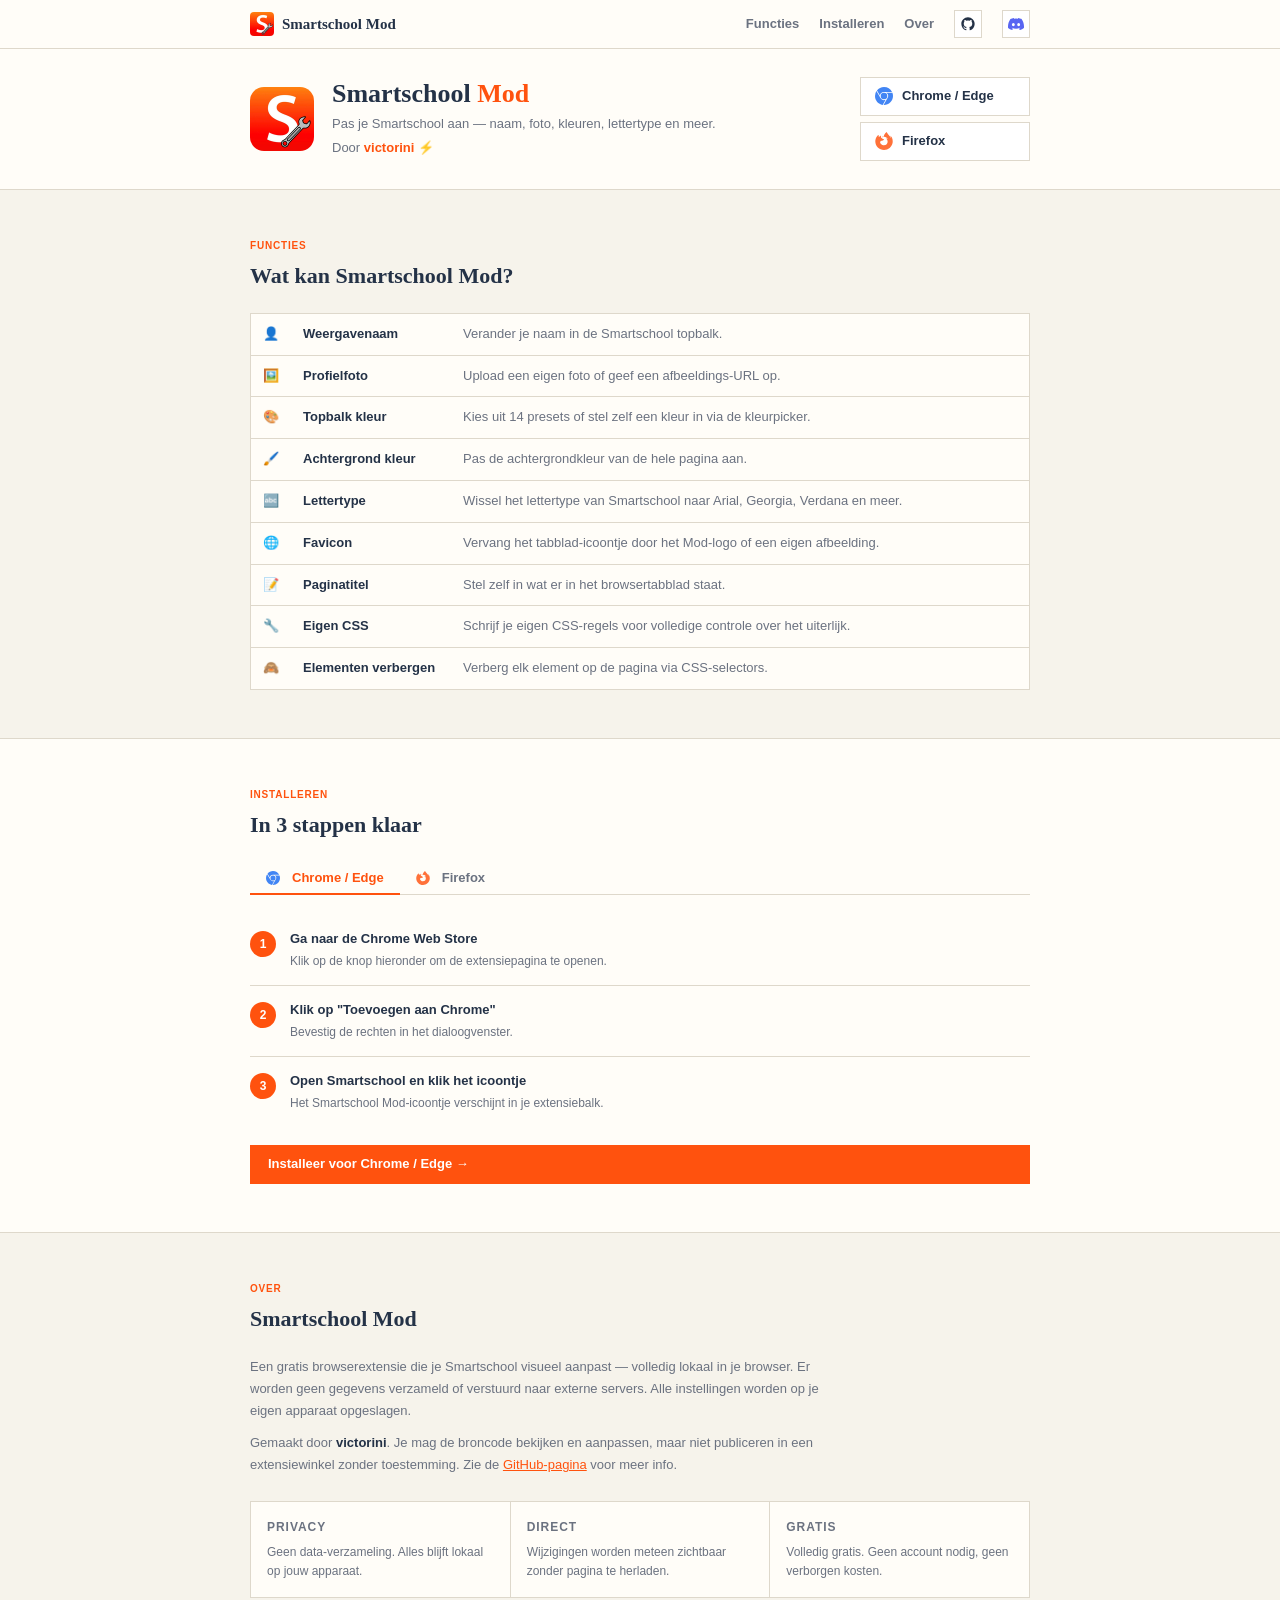
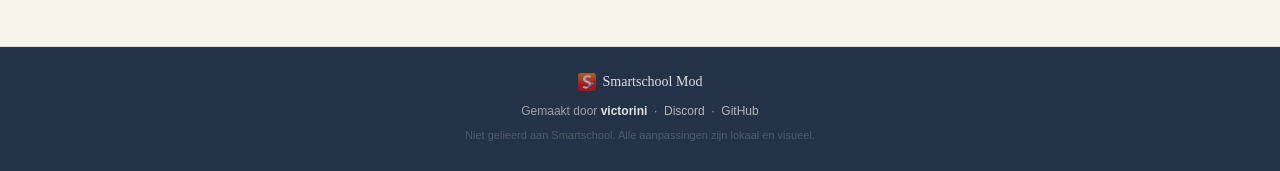
==== commit fee2f976: "Update alt text for browser icons in index.html" ====
--- a/docs/index.html
+++ b/docs/index.html
@@ -44,12 +44,12 @@
       <div class="intro-btns">
         <!-- Chrome Button -->
         <a class="dl-btn" href="https://chromewebstore.google.com/detail/smartschool-mod/ljckdkmlkanjmldpecjahangpfnpaldh?hl=nl&utm_source=ext_sidebar" target="_blank" rel="noopener">
-          <img src="icons/chrome.svg" alt="Chrome icoon" width="18" height="18" />
+          <img src="icons/chrome.svg" alt="Google Chrome" width="18" height="18" />
           <span>Chrome / Edge</span>
         </a>
         <!-- Firefox Button -->
         <a class="dl-btn" href="https://addons.mozilla.org/nl/firefox/addon/smartschool-mod/" target="_blank" rel="noopener">
-          <img src="icons/firefox.svg" alt="Firefox icoon" width="18" height="18" />
+          <img src="icons/firefox.svg" alt="Mozilla Firefox" width="18" height="18" />
           <span>Firefox</span>
         </a>
       </div>
@@ -129,12 +129,12 @@
       <div class="browser-tabs">
         <!-- Chrome Tab -->
         <button class="btab active" data-b="chrome">
-          <img src="icons/chrome.svg" alt="Chrome icoon" width="14" height="14" />
+          <img src="icons/chrome.svg" alt="Google Chrome" width="14" height="14" style="margin-right: 6px;" />
           Chrome / Edge
         </button>
         <!-- Firefox Tab -->
         <button class="btab" data-b="firefox">
-          <img src="icons/firefox.svg" alt="Firefox icoon" width="14" height="14" />
+          <img src="icons/firefox.svg" alt="Mozilla Firefox" width="14" height="14" style="margin-right: 6px;" />
           Firefox
         </button>
       </div>
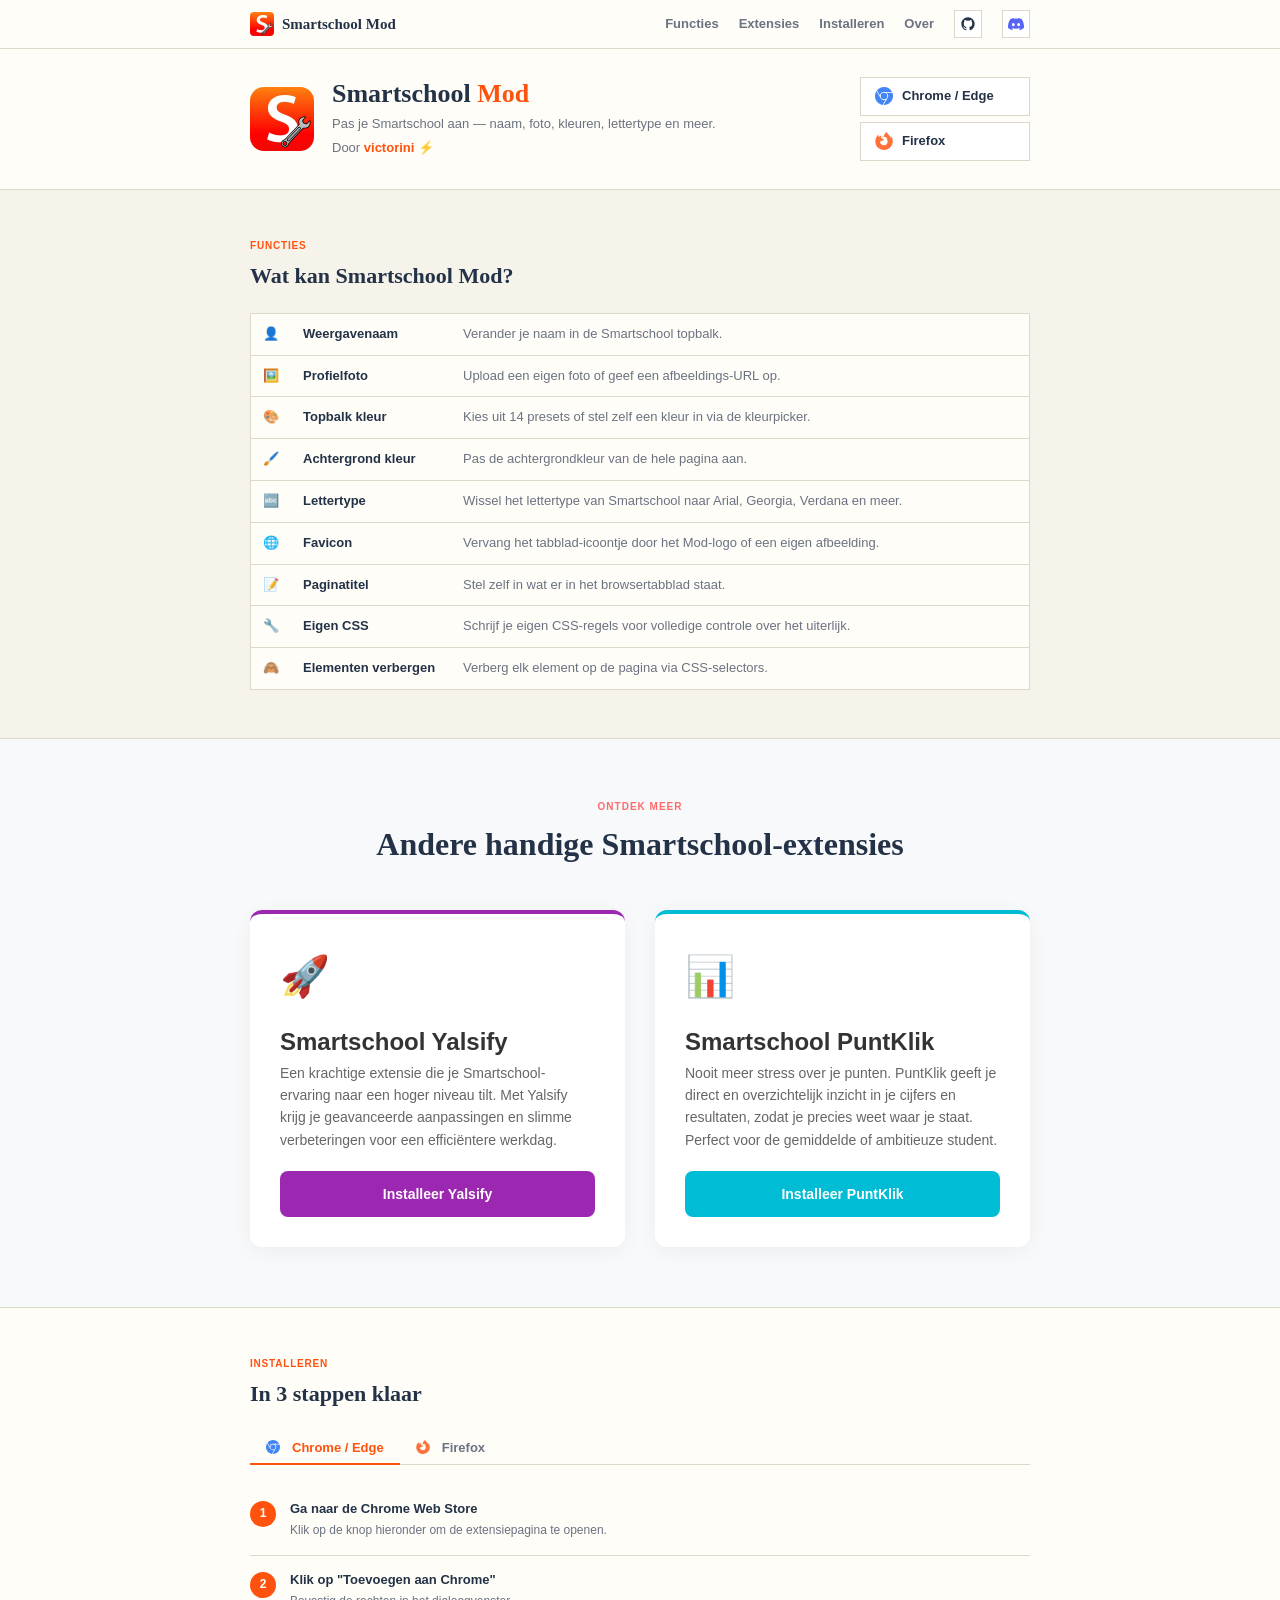
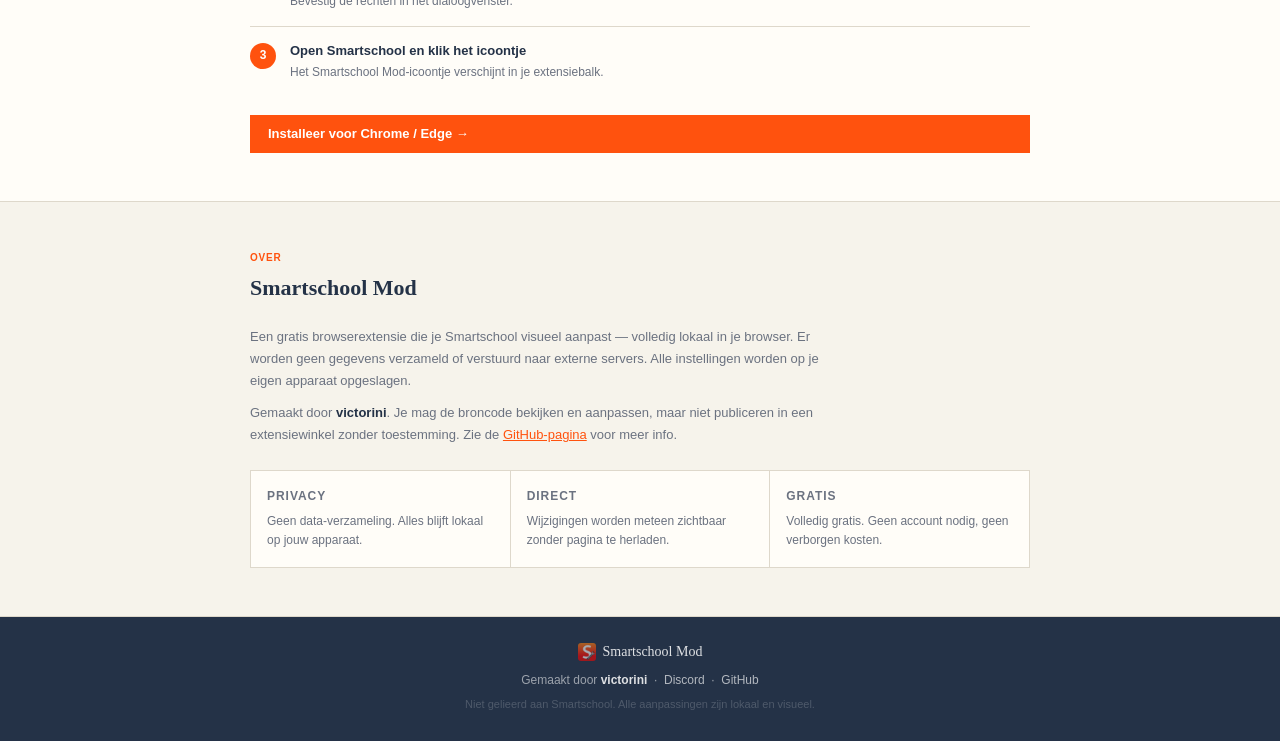
==== commit c8346bea: "Add section for other Smartschool extensions Added a new section for other Smartschool extensions, i" ====
--- a/docs/index.html
+++ b/docs/index.html
@@ -18,6 +18,7 @@
       </div>
       <div class="nav-links">
         <a href="#functies">Functies</a>
+        <a href="#extensies">Extensies</a> <!-- NIEUWE LINK -->
         <a href="#installeren">Installeren</a>
         <a href="#over">Over</a>
         <a href="https://github.com/codevictorini/Smartschool-Mod" target="_blank" rel="noopener" class="nav-icon" title="GitHub">
@@ -117,6 +118,42 @@
           </tr>
         </tbody>
       </table>
+    </div>
+  </section>
+
+  <!-- NIEUWE SECTIE: ANDERE EXTENSIES -->
+  <section id="extensies" style="background-color: #f8f9fa; padding: 60px 0;">
+    <div class="container">
+      <p class="eyebrow" style="text-align: center; color: #ff6b6b; font-weight: bold; text-transform: uppercase; letter-spacing: 1px;">Ontdek meer</p>
+      <h2 style="text-align: center; font-size: 2rem; margin-bottom: 40px;">Andere handige Smartschool-extensies</h2>
+      
+      <div style="display: flex; flex-wrap: wrap; gap: 30px; justify-content: center;">
+        
+        <!-- Kaart 1: Yalsify -->
+        <div style="flex: 1 1 300px; max-width: 400px; background: #fff; border-radius: 12px; padding: 30px; box-shadow: 0 4px 20px rgba(0,0,0,0.05); border-top: 4px solid #9c27b0; display: flex; flex-direction: column;">
+          <div style="font-size: 2.5rem; margin-bottom: 15px;">🚀</div>
+          <h3 style="font-size: 1.5rem; margin-top: 0; color: #333;">Smartschool Yalsify</h3>
+          <p style="color: #666; line-height: 1.6; flex-grow: 1;">
+            Een krachtige extensie die je Smartschool-ervaring naar een hoger niveau tilt. Met Yalsify krijg je geavanceerde aanpassingen en slimme verbeteringen voor een efficiëntere werkdag.
+          </p>
+          <a href="https://chromewebstore.google.com/" target="_blank" rel="noopener" style="display: inline-block; margin-top: 20px; padding: 12px 20px; background: #9c27b0; color: #fff; text-decoration: none; border-radius: 8px; text-align: center; font-weight: bold; transition: background 0.2s;" onmouseover="this.style.background='#7b1fa2'" onmouseout="this.style.background='#9c27b0'">
+            Installeer Yalsify
+          </a>
+        </div>
+
+        <!-- Kaart 2: PuntKlik -->
+        <div style="flex: 1 1 300px; max-width: 400px; background: #fff; border-radius: 12px; padding: 30px; box-shadow: 0 4px 20px rgba(0,0,0,0.05); border-top: 4px solid #00bcd4; display: flex; flex-direction: column;">
+          <div style="font-size: 2.5rem; margin-bottom: 15px;">📊</div>
+          <h3 style="font-size: 1.5rem; margin-top: 0; color: #333;">Smartschool PuntKlik</h3>
+          <p style="color: #666; line-height: 1.6; flex-grow: 1;">
+            Nooit meer stress over je punten. PuntKlik geeft je direct en overzichtelijk inzicht in je cijfers en resultaten, zodat je precies weet waar je staat. Perfect voor de gemiddelde of ambitieuze student.
+          </p>
+          <a href="https://chromewebstore.google.com/" target="_blank" rel="noopener" style="display: inline-block; margin-top: 20px; padding: 12px 20px; background: #00bcd4; color: #fff; text-decoration: none; border-radius: 8px; text-align: center; font-weight: bold; transition: background 0.2s;" onmouseover="this.style.background='#0097a7'" onmouseout="this.style.background='#00bcd4'">
+            Installeer PuntKlik
+          </a>
+        </div>
+
+      </div>
     </div>
   </section>
 
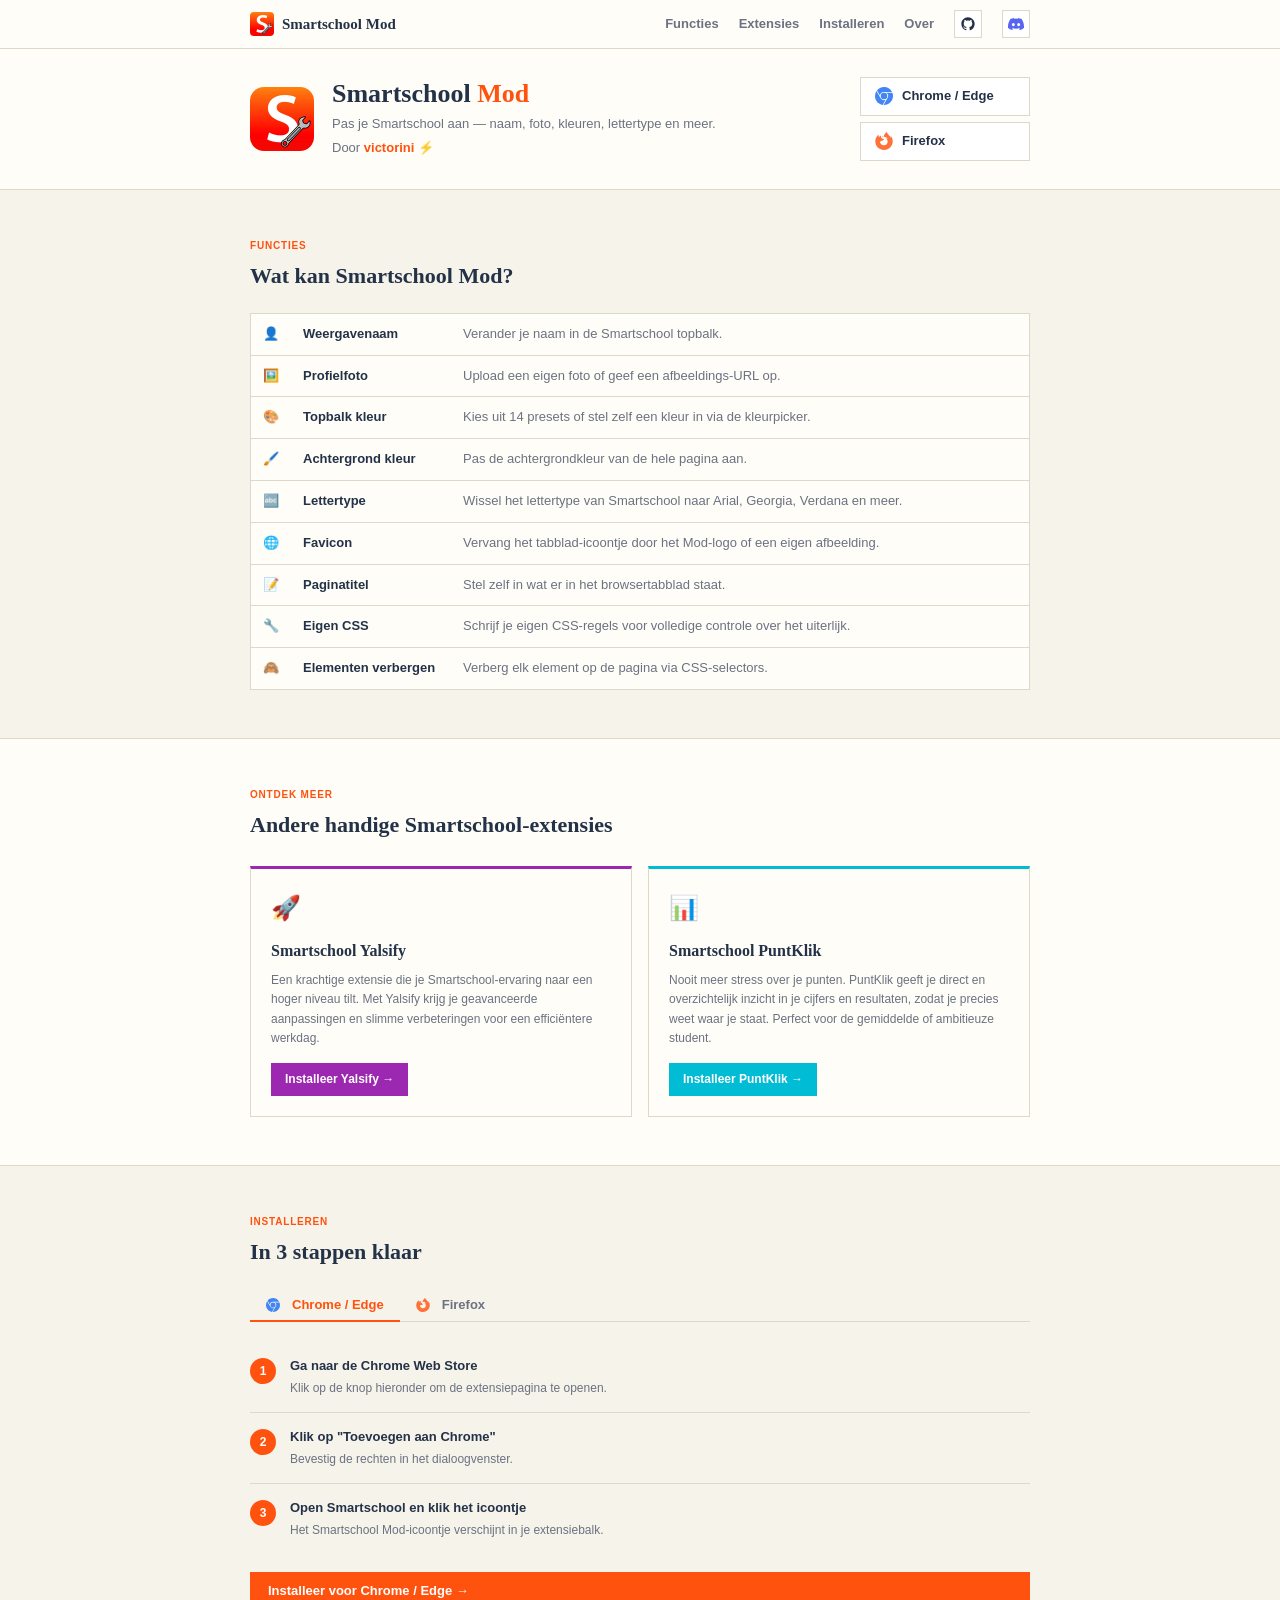
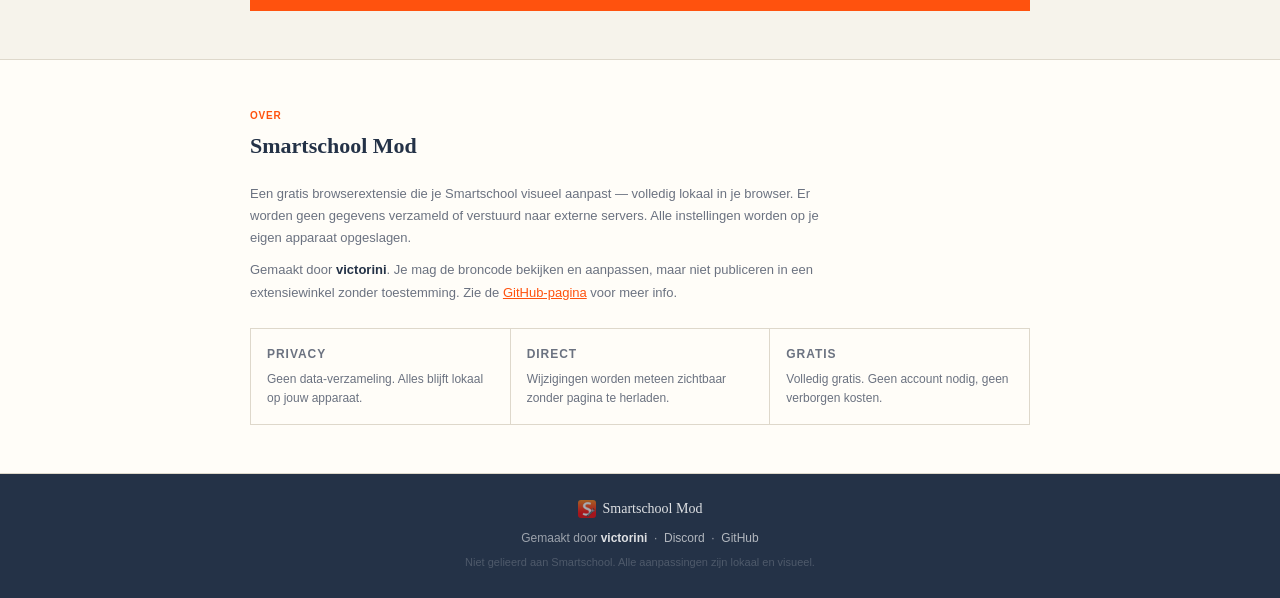
==== commit 029667bf: "Refactor index.html for better structure and clarity Updated the structure and content of the index." ====
--- a/docs/index.html
+++ b/docs/index.html
@@ -18,7 +18,7 @@
       </div>
       <div class="nav-links">
         <a href="#functies">Functies</a>
-        <a href="#extensies">Extensies</a> <!-- NIEUWE LINK -->
+        <a href="#extensies">Extensies</a>
         <a href="#installeren">Installeren</a>
         <a href="#over">Over</a>
         <a href="https://github.com/codevictorini/Smartschool-Mod" target="_blank" rel="noopener" class="nav-icon" title="GitHub">
@@ -43,12 +43,10 @@
         </div>
       </div>
       <div class="intro-btns">
-        <!-- Chrome Button -->
         <a class="dl-btn" href="https://chromewebstore.google.com/detail/smartschool-mod/ljckdkmlkanjmldpecjahangpfnpaldh?hl=nl&utm_source=ext_sidebar" target="_blank" rel="noopener">
           <img src="icons/chrome.svg" alt="Google Chrome" width="18" height="18" />
           <span>Chrome / Edge</span>
         </a>
-        <!-- Firefox Button -->
         <a class="dl-btn" href="https://addons.mozilla.org/nl/firefox/addon/smartschool-mod/" target="_blank" rel="noopener">
           <img src="icons/firefox.svg" alt="Mozilla Firefox" width="18" height="18" />
           <span>Firefox</span>
@@ -121,35 +119,31 @@
     </div>
   </section>
 
-  <!-- NIEUWE SECTIE: ANDERE EXTENSIES -->
-  <section id="extensies" style="background-color: #f8f9fa; padding: 60px 0;">
-    <div class="container">
-      <p class="eyebrow" style="text-align: center; color: #ff6b6b; font-weight: bold; text-transform: uppercase; letter-spacing: 1px;">Ontdek meer</p>
-      <h2 style="text-align: center; font-size: 2rem; margin-bottom: 40px;">Andere handige Smartschool-extensies</h2>
+  <!-- EXTENSIES -->
+  <section id="extensies" class="alt">
+    <div class="container">
+      <p class="eyebrow">Ontdek meer</p>
+      <h2>Andere handige Smartschool-extensies</h2>
       
-      <div style="display: flex; flex-wrap: wrap; gap: 30px; justify-content: center;">
+      <div class="ext-grid">
         
         <!-- Kaart 1: Yalsify -->
-        <div style="flex: 1 1 300px; max-width: 400px; background: #fff; border-radius: 12px; padding: 30px; box-shadow: 0 4px 20px rgba(0,0,0,0.05); border-top: 4px solid #9c27b0; display: flex; flex-direction: column;">
-          <div style="font-size: 2.5rem; margin-bottom: 15px;">🚀</div>
-          <h3 style="font-size: 1.5rem; margin-top: 0; color: #333;">Smartschool Yalsify</h3>
-          <p style="color: #666; line-height: 1.6; flex-grow: 1;">
-            Een krachtige extensie die je Smartschool-ervaring naar een hoger niveau tilt. Met Yalsify krijg je geavanceerde aanpassingen en slimme verbeteringen voor een efficiëntere werkdag.
-          </p>
-          <a href="https://chromewebstore.google.com/" target="_blank" rel="noopener" style="display: inline-block; margin-top: 20px; padding: 12px 20px; background: #9c27b0; color: #fff; text-decoration: none; border-radius: 8px; text-align: center; font-weight: bold; transition: background 0.2s;" onmouseover="this.style.background='#7b1fa2'" onmouseout="this.style.background='#9c27b0'">
-            Installeer Yalsify
+        <div class="ext-card yalsify">
+          <div class="ext-icon">🚀</div>
+          <h3>Smartschool Yalsify</h3>
+          <p>Een krachtige extensie die je Smartschool-ervaring naar een hoger niveau tilt. Met Yalsify krijg je geavanceerde aanpassingen en slimme verbeteringen voor een efficiëntere werkdag.</p>
+          <a href="https://chromewebstore.google.com/" target="_blank" rel="noopener" class="ext-btn yalsify">
+            Installeer Yalsify →
           </a>
         </div>
 
         <!-- Kaart 2: PuntKlik -->
-        <div style="flex: 1 1 300px; max-width: 400px; background: #fff; border-radius: 12px; padding: 30px; box-shadow: 0 4px 20px rgba(0,0,0,0.05); border-top: 4px solid #00bcd4; display: flex; flex-direction: column;">
-          <div style="font-size: 2.5rem; margin-bottom: 15px;">📊</div>
-          <h3 style="font-size: 1.5rem; margin-top: 0; color: #333;">Smartschool PuntKlik</h3>
-          <p style="color: #666; line-height: 1.6; flex-grow: 1;">
-            Nooit meer stress over je punten. PuntKlik geeft je direct en overzichtelijk inzicht in je cijfers en resultaten, zodat je precies weet waar je staat. Perfect voor de gemiddelde of ambitieuze student.
-          </p>
-          <a href="https://chromewebstore.google.com/" target="_blank" rel="noopener" style="display: inline-block; margin-top: 20px; padding: 12px 20px; background: #00bcd4; color: #fff; text-decoration: none; border-radius: 8px; text-align: center; font-weight: bold; transition: background 0.2s;" onmouseover="this.style.background='#0097a7'" onmouseout="this.style.background='#00bcd4'">
-            Installeer PuntKlik
+        <div class="ext-card puntklik">
+          <div class="ext-icon">📊</div>
+          <h3>Smartschool PuntKlik</h3>
+          <p>Nooit meer stress over je punten. PuntKlik geeft je direct en overzichtelijk inzicht in je cijfers en resultaten, zodat je precies weet waar je staat. Perfect voor de gemiddelde of ambitieuze student.</p>
+          <a href="https://chromewebstore.google.com/" target="_blank" rel="noopener" class="ext-btn puntklik">
+            Installeer PuntKlik →
           </a>
         </div>
 
@@ -158,18 +152,16 @@
   </section>
 
   <!-- INSTALLEREN -->
-  <section id="installeren" class="alt">
+  <section id="installeren">
     <div class="container">
       <p class="eyebrow">Installeren</p>
       <h2>In 3 stappen klaar</h2>
 
       <div class="browser-tabs">
-        <!-- Chrome Tab -->
         <button class="btab active" data-b="chrome">
           <img src="icons/chrome.svg" alt="Google Chrome" width="14" height="14" style="margin-right: 6px;" />
           Chrome / Edge
         </button>
-        <!-- Firefox Tab -->
         <button class="btab" data-b="firefox">
           <img src="icons/firefox.svg" alt="Mozilla Firefox" width="14" height="14" style="margin-right: 6px;" />
           Firefox
@@ -193,7 +185,7 @@
   </section>
 
   <!-- OVER -->
-  <section id="over">
+  <section id="over" class="alt">
     <div class="container">
       <p class="eyebrow">Over</p>
       <h2>Smartschool Mod</h2>
--- a/docs/style.css
+++ b/docs/style.css
@@ -188,6 +188,67 @@
 .feat-icon { width: 36px; text-align: center; font-size: 18px; }
 .feature-table td:nth-child(2) { width: 160px; white-space: nowrap; }
 .feature-table td:nth-child(3) { color: var(--muted); }
+
+/* ── EXTENSIES (NIEUW) ── */
+.ext-grid {
+  display: grid;
+  grid-template-columns: repeat(auto-fit, minmax(280px, 1fr));
+  gap: 16px;
+  margin-top: 24px;
+}
+
+.ext-card {
+  background: var(--card);
+  border: 1px solid var(--line);
+  padding: 20px;
+  display: flex;
+  flex-direction: column;
+}
+
+/* Specifieke accentkleuren voor de bovenrand */
+.ext-card.yalsify { border-top: 3px solid #9c27b0; }
+.ext-card.puntklik { border-top: 3px solid #00bcd4; }
+
+.ext-icon {
+  font-size: 24px;
+  margin-bottom: 10px;
+}
+
+.ext-card h3 {
+  font-family: Georgia, serif;
+  font-size: 16px;
+  color: var(--ink);
+  margin-bottom: 8px;
+}
+
+.ext-card p {
+  font-size: 12px;
+  color: var(--muted);
+  line-height: 1.6;
+  flex-grow: 1;
+  margin-bottom: 15px;
+}
+
+.ext-btn {
+  display: inline-block;
+  padding: 7px 14px;
+  color: #fff;
+  font-size: 12px;
+  font-weight: 700;
+  text-decoration: none;
+  text-align: center;
+  transition: background .1s;
+  align-self: flex-start;
+  border: none;
+  cursor: pointer;
+}
+
+/* Hover-effecten voor de specifieke knoppen */
+.ext-btn.yalsify { background: #9c27b0; }
+.ext-btn.yalsify:hover { background: #7b1fa2; }
+
+.ext-btn.puntklik { background: #00bcd4; }
+.ext-btn.puntklik:hover { background: #0097a7; }
 
 /* ── BROWSER TABS ── */
 .browser-tabs {
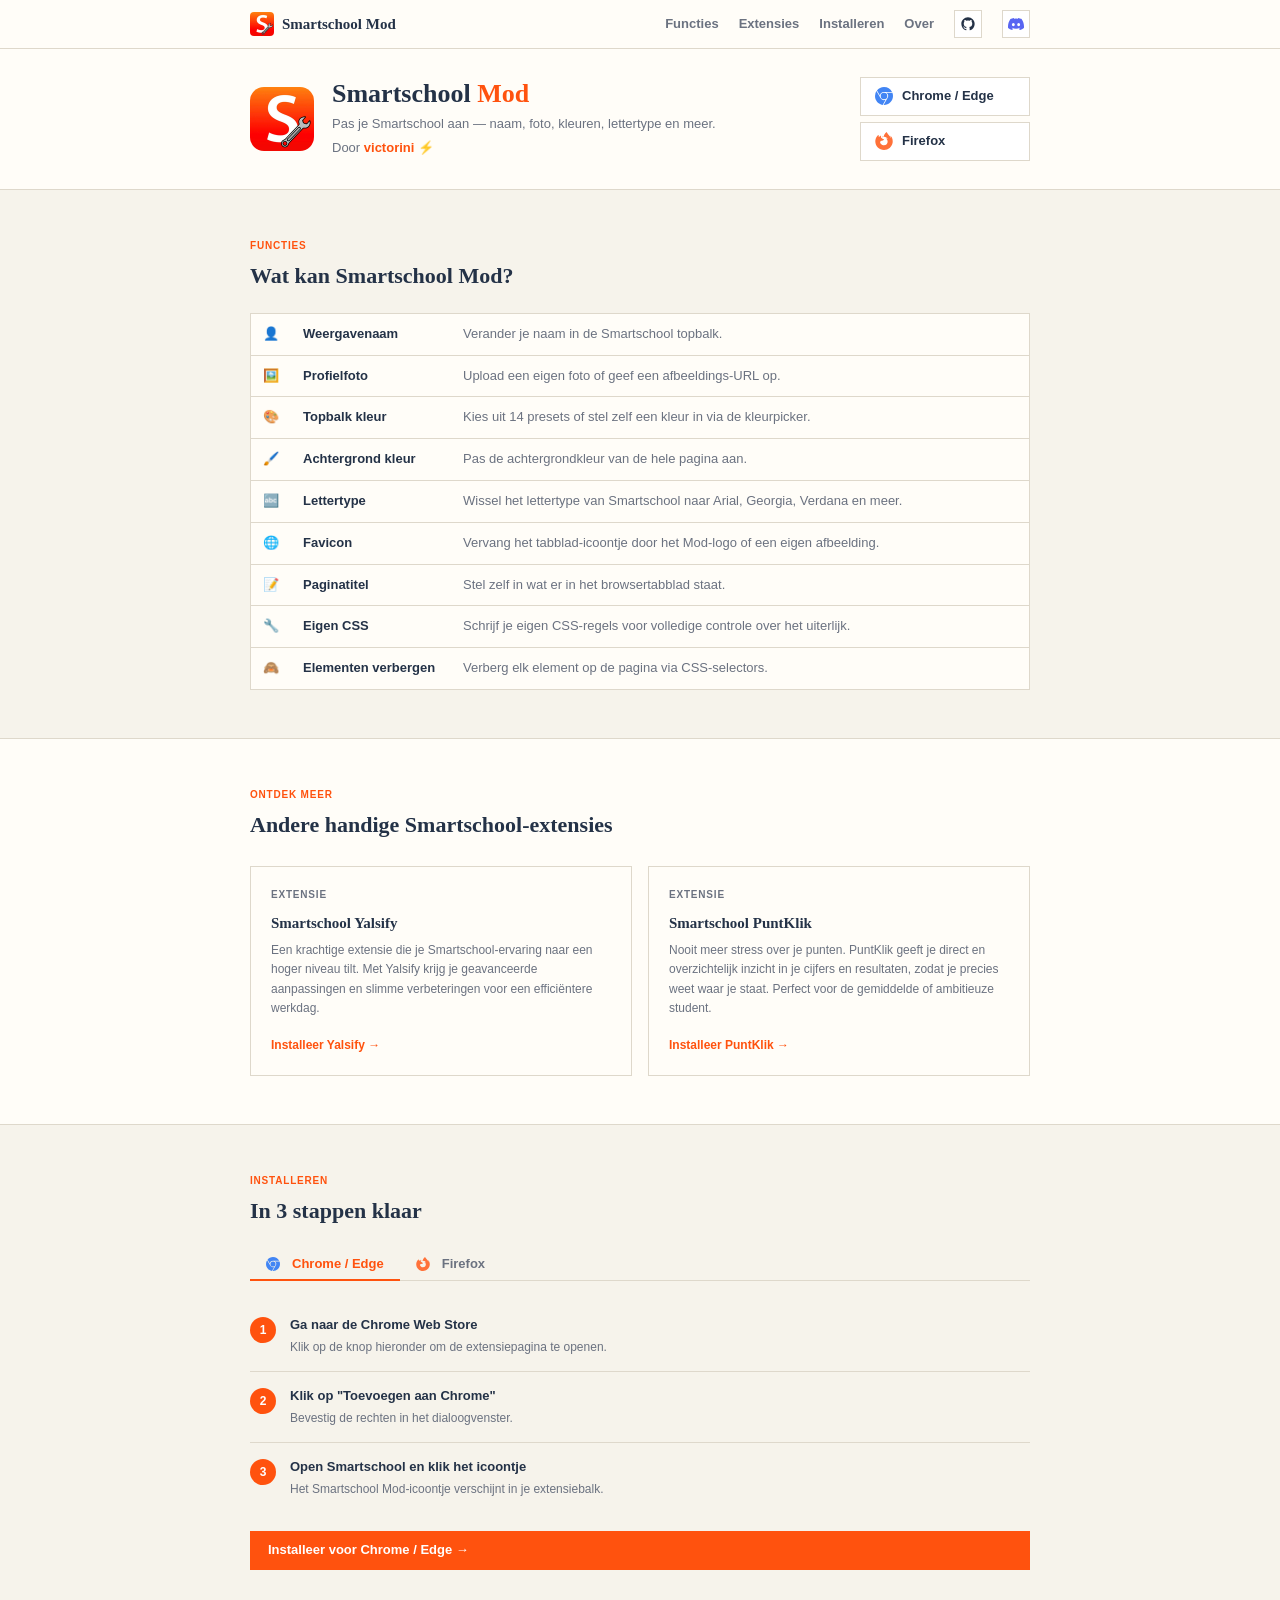
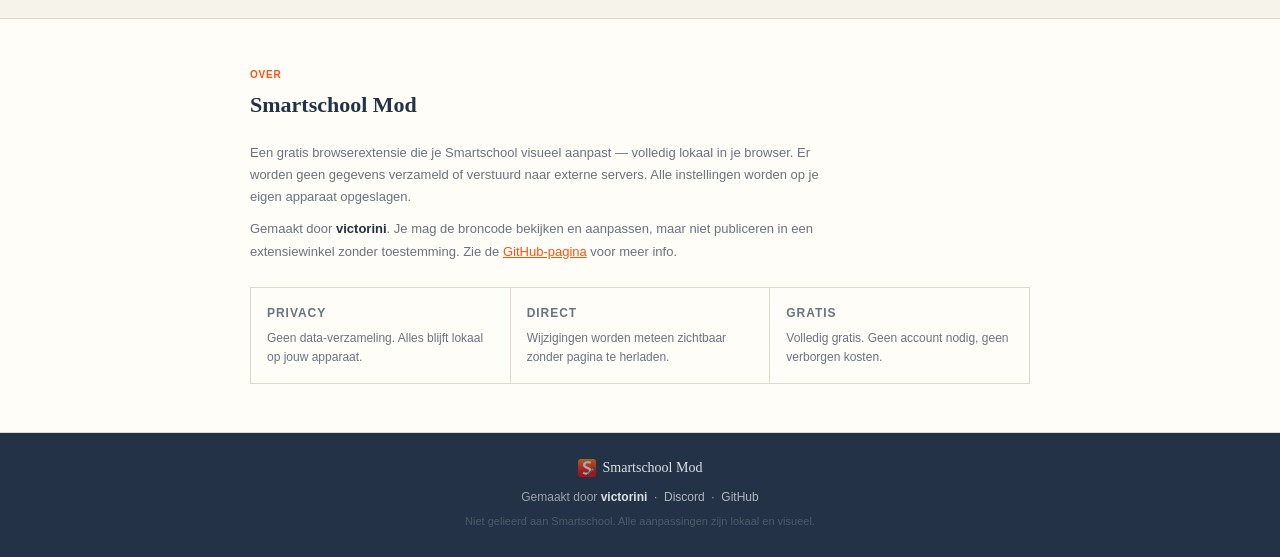
==== commit c7aa31da: "Update links and labels in index.html" ====
--- a/docs/index.html
+++ b/docs/index.html
@@ -128,21 +128,21 @@
       <div class="ext-grid">
         
         <!-- Kaart 1: Yalsify -->
-        <div class="ext-card yalsify">
-          <div class="ext-icon">🚀</div>
+        <div class="ext-card">
+          <div class="ext-label">Extensie</div>
           <h3>Smartschool Yalsify</h3>
           <p>Een krachtige extensie die je Smartschool-ervaring naar een hoger niveau tilt. Met Yalsify krijg je geavanceerde aanpassingen en slimme verbeteringen voor een efficiëntere werkdag.</p>
-          <a href="https://chromewebstore.google.com/" target="_blank" rel="noopener" class="ext-btn yalsify">
+          <a href="https://chromewebstore.google.com/" target="_blank" rel="noopener" class="ext-link">
             Installeer Yalsify →
           </a>
         </div>
 
         <!-- Kaart 2: PuntKlik -->
-        <div class="ext-card puntklik">
-          <div class="ext-icon">📊</div>
+        <div class="ext-card">
+          <div class="ext-label">Extensie</div>
           <h3>Smartschool PuntKlik</h3>
           <p>Nooit meer stress over je punten. PuntKlik geeft je direct en overzichtelijk inzicht in je cijfers en resultaten, zodat je precies weet waar je staat. Perfect voor de gemiddelde of ambitieuze student.</p>
-          <a href="https://chromewebstore.google.com/" target="_blank" rel="noopener" class="ext-btn puntklik">
+          <a href="https://chromewebstore.google.com/" target="_blank" rel="noopener" class="ext-link">
             Installeer PuntKlik →
           </a>
         </div>
--- a/docs/style.css
+++ b/docs/style.css
@@ -189,7 +189,7 @@
 .feature-table td:nth-child(2) { width: 160px; white-space: nowrap; }
 .feature-table td:nth-child(3) { color: var(--muted); }
 
-/* ── EXTENSIES (NIEUW) ── */
+/* ── EXTENSIES ── */
 .ext-grid {
   display: grid;
   grid-template-columns: repeat(auto-fit, minmax(280px, 1fr));
@@ -203,22 +203,27 @@
   padding: 20px;
   display: flex;
   flex-direction: column;
-}
-
-/* Specifieke accentkleuren voor de bovenrand */
-.ext-card.yalsify { border-top: 3px solid #9c27b0; }
-.ext-card.puntklik { border-top: 3px solid #00bcd4; }
-
-.ext-icon {
-  font-size: 24px;
-  margin-bottom: 10px;
+  transition: border-color .15s;
+}
+
+.ext-card:hover {
+  border-color: var(--muted);
+}
+
+.ext-label {
+  font-size: 10px;
+  font-weight: 700;
+  letter-spacing: .08em;
+  text-transform: uppercase;
+  color: var(--muted);
+  margin-bottom: 8px;
 }
 
 .ext-card h3 {
   font-family: Georgia, serif;
-  font-size: 16px;
-  color: var(--ink);
-  margin-bottom: 8px;
+  font-size: 15px;
+  color: var(--ink);
+  margin-bottom: 6px;
 }
 
 .ext-card p {
@@ -226,29 +231,21 @@
   color: var(--muted);
   line-height: 1.6;
   flex-grow: 1;
-  margin-bottom: 15px;
-}
-
-.ext-btn {
+  margin-bottom: 18px;
+}
+
+.ext-link {
   display: inline-block;
-  padding: 7px 14px;
-  color: #fff;
   font-size: 12px;
-  font-weight: 700;
+  font-weight: 600;
+  color: var(--accent);
   text-decoration: none;
-  text-align: center;
-  transition: background .1s;
   align-self: flex-start;
-  border: none;
-  cursor: pointer;
-}
-
-/* Hover-effecten voor de specifieke knoppen */
-.ext-btn.yalsify { background: #9c27b0; }
-.ext-btn.yalsify:hover { background: #7b1fa2; }
-
-.ext-btn.puntklik { background: #00bcd4; }
-.ext-btn.puntklik:hover { background: #0097a7; }
+}
+
+.ext-link:hover {
+  text-decoration: underline;
+}
 
 /* ── BROWSER TABS ── */
 .browser-tabs {
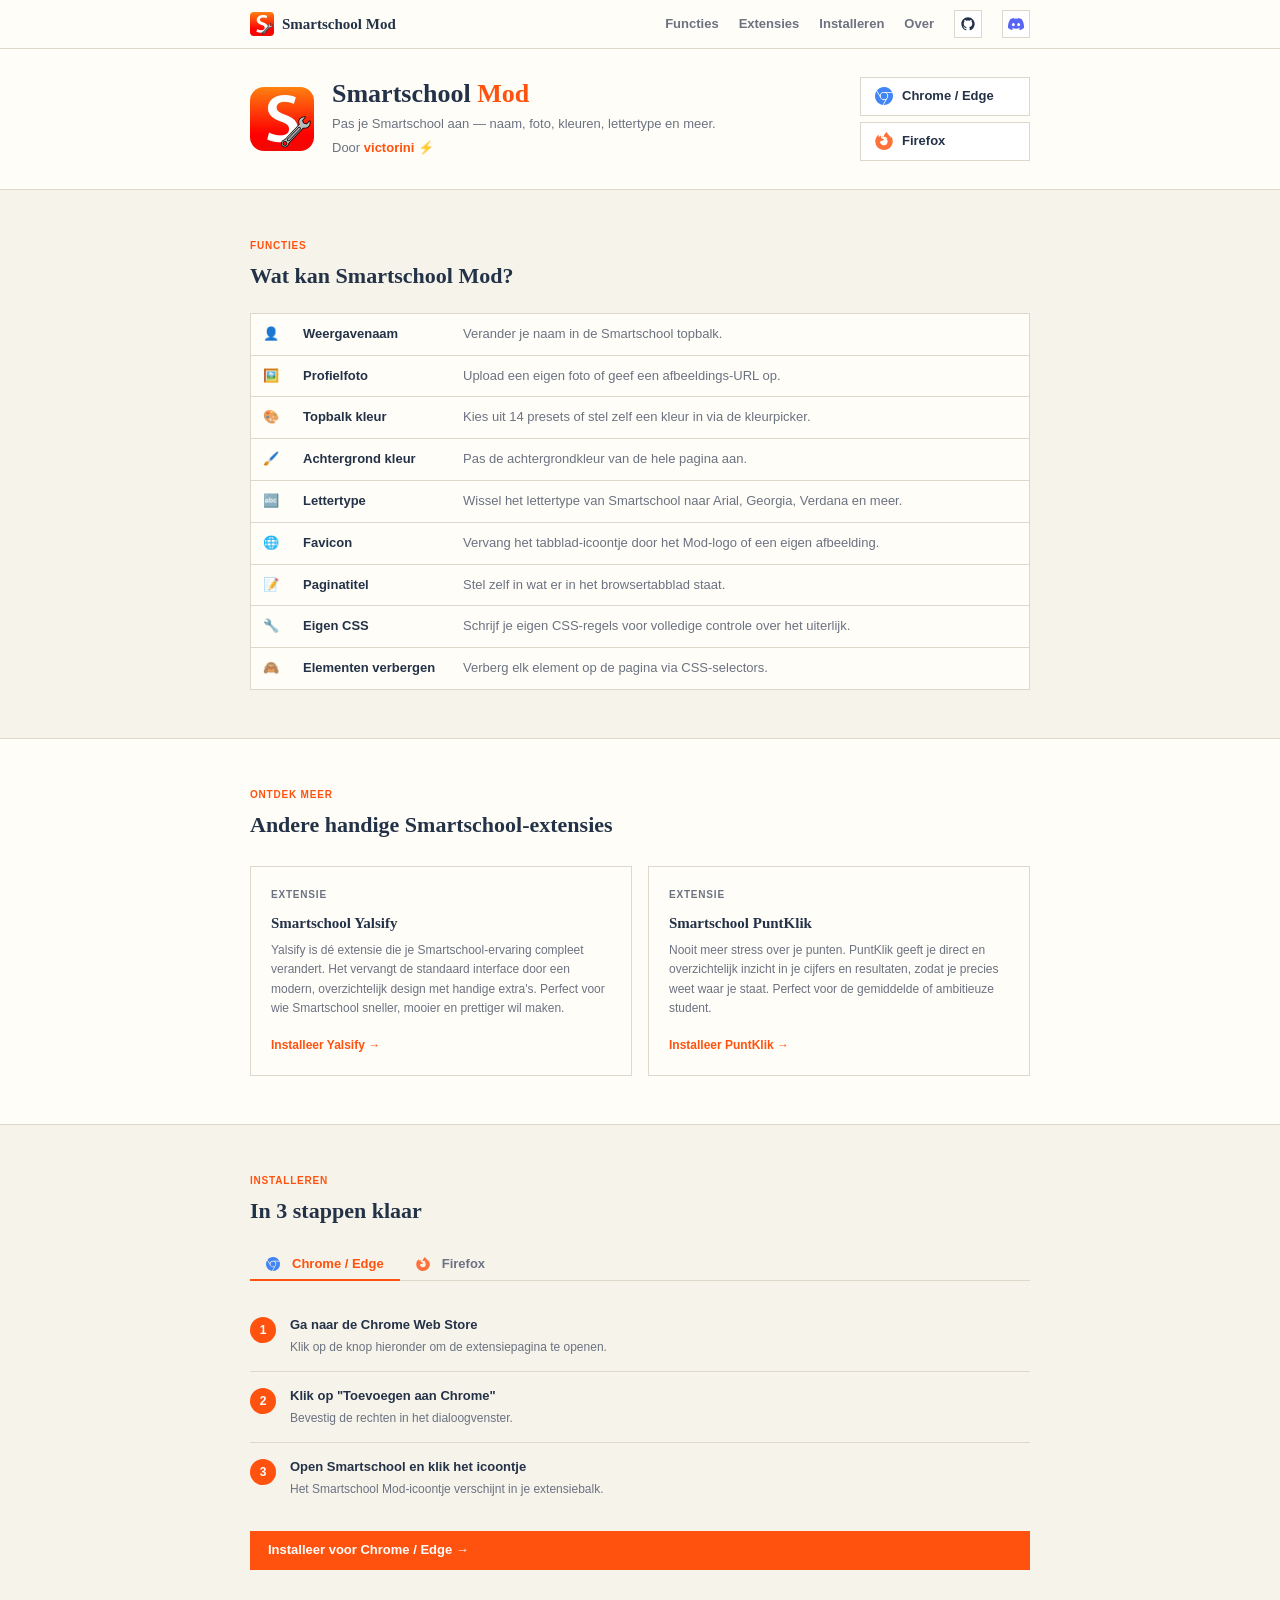
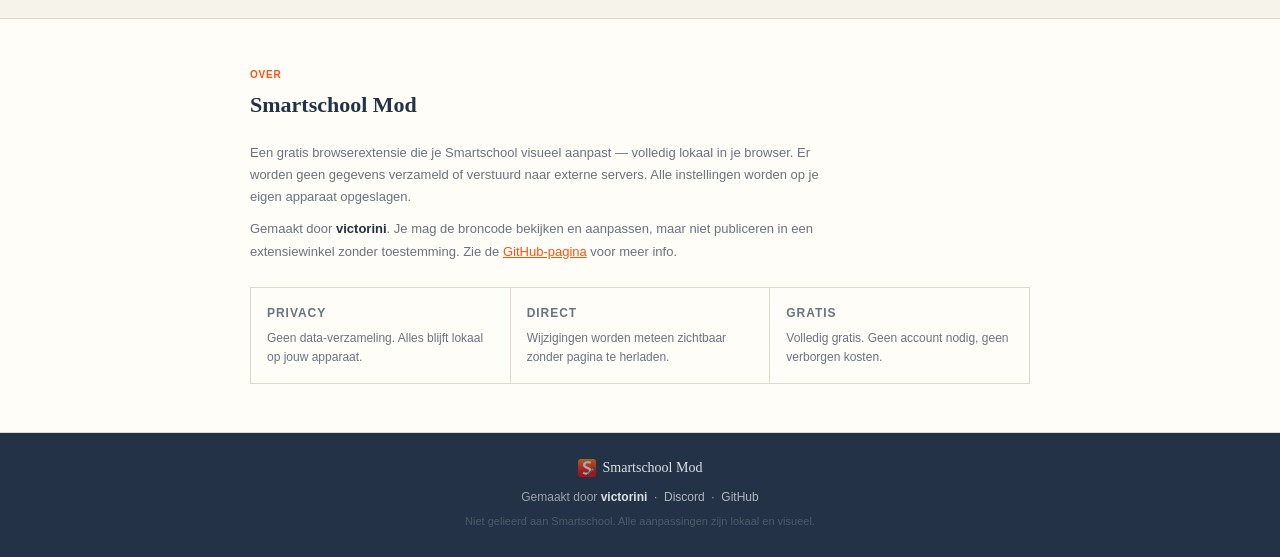
==== commit 78e987b5: "Update description and link for Yalsify extension" ====
--- a/docs/index.html
+++ b/docs/index.html
@@ -131,8 +131,8 @@
         <div class="ext-card">
           <div class="ext-label">Extensie</div>
           <h3>Smartschool Yalsify</h3>
-          <p>Een krachtige extensie die je Smartschool-ervaring naar een hoger niveau tilt. Met Yalsify krijg je geavanceerde aanpassingen en slimme verbeteringen voor een efficiëntere werkdag.</p>
-          <a href="https://chromewebstore.google.com/" target="_blank" rel="noopener" class="ext-link">
+          <p>Yalsify is dé extensie die je Smartschool-ervaring compleet verandert. Het vervangt de standaard interface door een modern, overzichtelijk design met handige extra's. Perfect voor wie Smartschool sneller, mooier en prettiger wil maken.</p>
+          <a href="https://chromewebstore.google.com/detail/milkjfkemfcabnobbbobmimndgbfgmcp?utm_source=item-share-cb" target="_blank" rel="noopener" class="ext-link">
             Installeer Yalsify →
           </a>
         </div>
